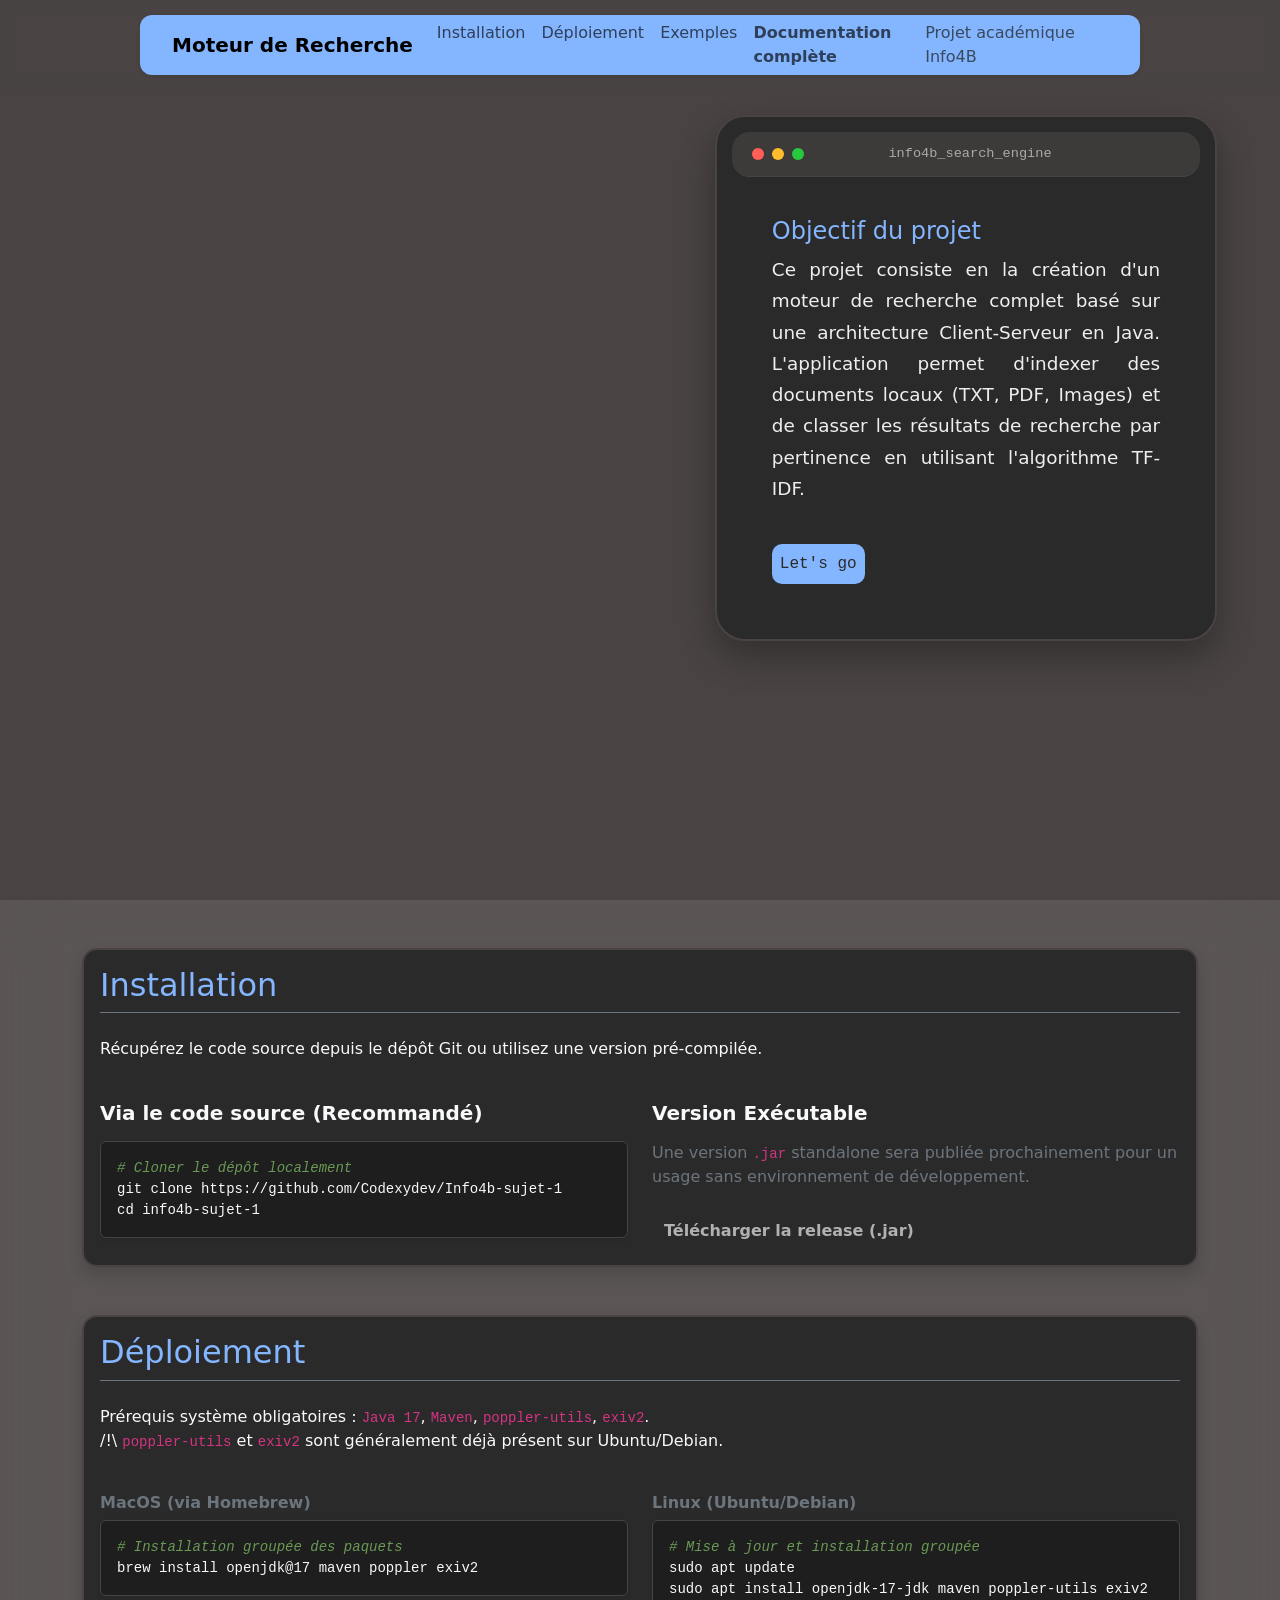
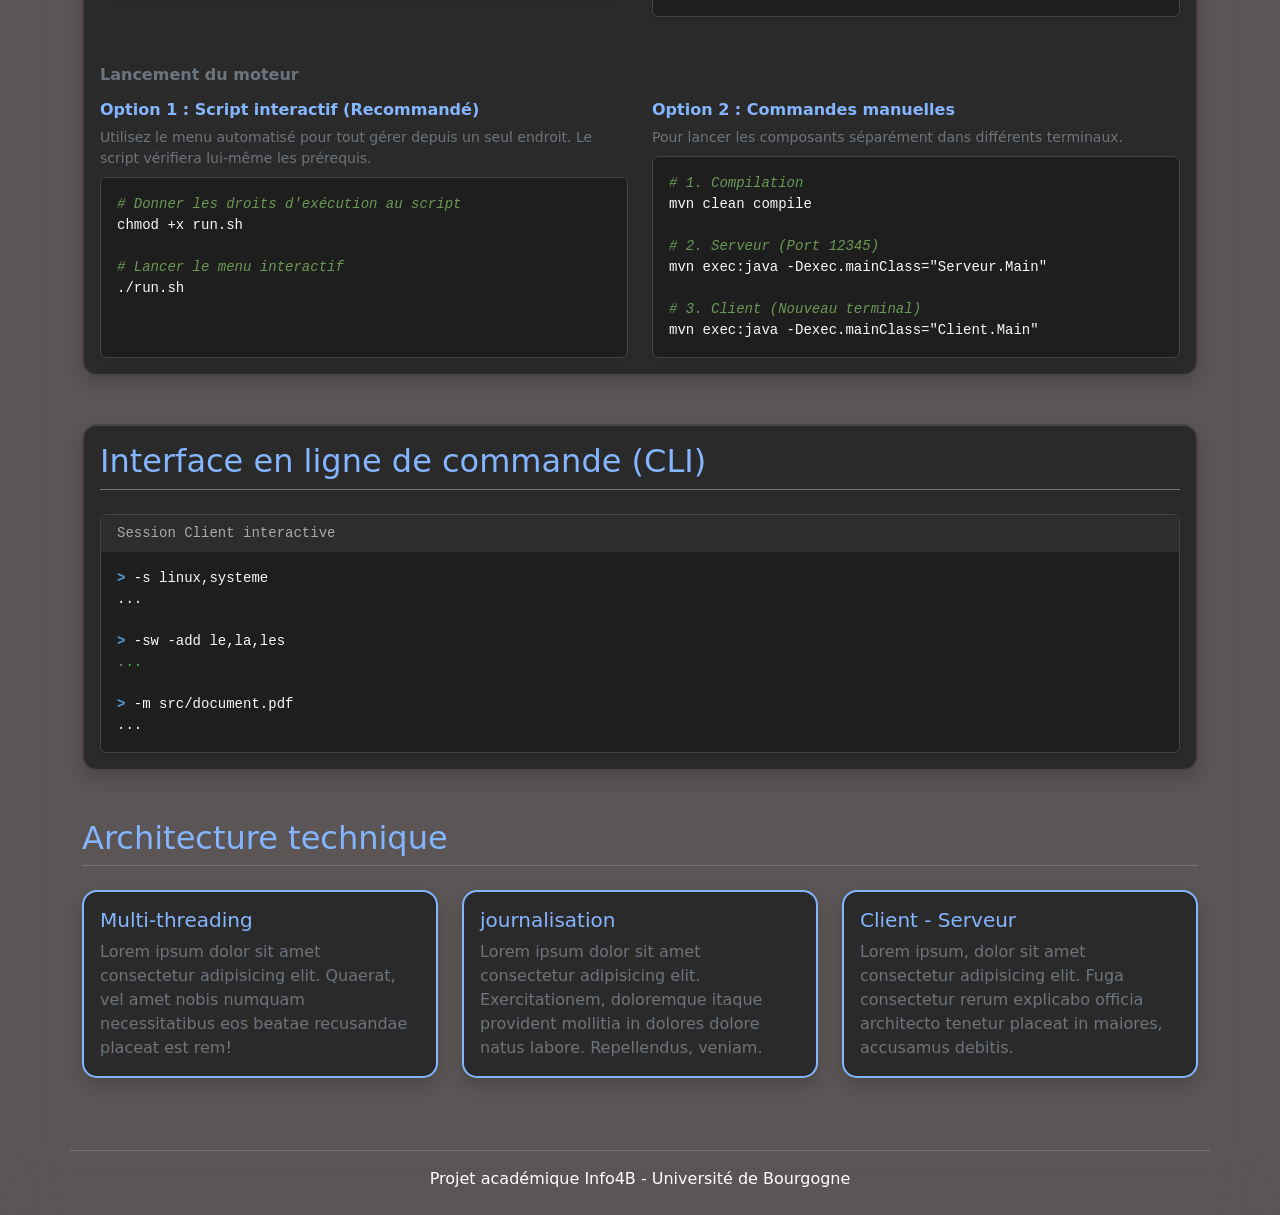
==== index.html @ 36105ade "nav bar color bg mobile" ====
<!DOCTYPE html>
<html lang="fr">

<head>
    <meta charset="UTF-8">
    <meta name="viewport" content="width=device-width, initial-scale=1.0">
    <title>Moteur de Recherche - Projet Info4B</title>
    <link href="https://cdn.jsdelivr.net/npm/bootstrap@5.3.2/dist/css/bootstrap.min.css" rel="stylesheet">
    <link rel="stylesheet" href="website/style.css">
</head>

<body>

    <div class="header-container">
        <nav class="header navbar navbar-expand-lg navbar-light shadow-sm">
            <div class="container-fluid">
                <a class="navbar-brand fw-bold" href="#">Moteur de Recherche</a>
                <button class="navbar-toggler" type="button" data-bs-toggle="collapse" data-bs-target="#navbarText"
                    aria-controls="navbarText" aria-expanded="false" aria-label="Toggle navigation">
                    <span class="navbar-toggler-icon"></span>
                </button>
                <div class="collapse navbar-collapse navbar-container-perso" id="navbarText">
                    <ul class="navbar-nav me-auto mb-2 mb-lg-0">
                        <li class="nav-item">
                            <a class="nav-link" href="#installation">Installation</a>
                        </li>
                        <li class="nav-item">
                            <a class="nav-link" href="#deploiement">Déploiement</a>
                        </li>
                        <li class="nav-item">
                            <a class="nav-link" href="#exemples">Exemples</a>
                        </li>
                        <li class="nav-item">
                            <a class="nav-link fw-semibold" href="website/docs.html">Documentation complète</a>
                        </li>
                    </ul>
                    <span class="navbar-text text-dark opacity-75">
                        Projet académique Info4B
                    </span>
                </div>
            </div>
        </nav>
    </div>


    <div class="main-perso container-fluid">
        <div class="row">
            <div class="col-md-6">
            </div>
            <div class="flex-perso col-md-6">
                <div class="card card-perso red bg-custom-dark text-light shadow border-0">
                    <div class="macos-header">
                        <div class="macos-buttons">
                            <div class="macos-btn btn-red"></div>
                            <div class="macos-btn btn-yellow"></div>
                            <div class="macos-btn btn-green"></div>
                        </div>
                        <div class="macos-title">info4b_search_engine</div>
                    </div>

                    <div class="card-body">
                        <h3 class="h4 text-accent">Objectif du projet</h3>
                        <p class="card-text lead text-light">
                            Ce projet consiste en la création d'un moteur de recherche complet basé sur une
                            architecture Client-Serveur en Java.
                            L'application permet d'indexer des documents locaux (TXT, PDF, Images) et de classer les
                            résultats de recherche par pertinence en utilisant l'algorithme TF-IDF.
                        </p>
                        <br>
                        <a class="card-perso-btn" href="#installation">Let's go</a>
                    </div>
                </div>
            </div>
        </div>
    </div>

    <!-- <div class="space"></div> -->
    <div class="bg-bottom">
        <br><br>
        <div class="container text-light">

            <section id="installation" class="mb-5">
                <div class="card bg-custom-dark text-light shadow border-0">
                    <div class="card-body">
                        <h2 class="card-title border-bottom border-secondary pb-2 mb-4 text-accent">Installation</h2>
                        <p>Récupérez le code source depuis le dépôt Git ou utilisez une version pré-compilée.</p>

                        <div class="row g-4 mt-2">
                            <div class="col-md-6">
                                <h5 class="fw-bold">Via le code source (Recommandé)</h5>
                                <div class="terminal-block shadow-sm mt-3">
                                    <div class="terminal-body">
                                        <pre class="m-0"><code><span class="text-comment"># Cloner le dépôt localement</span>
git clone https://github.com/Codexydev/Info4b-sujet-1
cd info4b-sujet-1</code></pre>
                                    </div>
                                </div>
                            </div>
                            <div class="col-md-6">
                                <h5 class="fw-bold">Version Exécutable</h5>
                                <p class="text-secondary mt-3">Une version <code>.jar</code> standalone sera publiée
                                    prochainement pour un usage sans environnement de développement.</p>
                                <button class="btn btn-accent disabled mt-2">Télécharger la release (.jar)</button>
                            </div>
                        </div>
                    </div>
                </div>
            </section>

            <section id="deploiement" class="mb-5">
                <div class="card bg-custom-dark text-light shadow border-0">
                    <div class="card-body">
                        <h2 class="card-title border-bottom border-secondary pb-2 mb-4 text-accent">Déploiement</h2>
                        <p>Prérequis système obligatoires : <code>Java 17</code>, <code>Maven</code>,
                            <code>poppler-utils</code>, <code>exiv2</code>.<br>
                            /!\ <code>poppler-utils</code> et <code>exiv2</code> sont généralement déjà présent sur
                            Ubuntu/Debian.
                        </p>


                        <div class="row g-4 mt-2 mb-4">
                            <div class="col-md-6">
                                <h5 class="fw-bold fs-6 text-secondary">MacOS (via Homebrew)</h5>
                                <div class="terminal-block shadow-sm mt-2">
                                    <div class="terminal-body p-3">
                                        <pre class="m-0"><code><span class="text-comment"># Installation groupée des paquets</span>
brew install openjdk@17 maven poppler exiv2</code></pre>
                                    </div>
                                </div>
                            </div>
                            <div class="col-md-6">
                                <h5 class="fw-bold fs-6 text-secondary">Linux (Ubuntu/Debian)</h5>
                                <div class="terminal-block shadow-sm mt-2">
                                    <div class="terminal-body p-3">
                                        <pre class="m-0"><code><span class="text-comment"># Mise à jour et installation groupée</span>
sudo apt update
sudo apt install openjdk-17-jdk maven poppler-utils exiv2</code></pre>
                                    </div>
                                </div>
                            </div>
                        </div>

                        <h5 class="fw-bold fs-6 text-secondary mt-5 mb-3">Lancement du moteur</h5>

                        <div class="row g-4">
                            <div class="col-md-6 d-flex flex-column">
                                <h6 class="fw-bold text-accent">Option 1 : Script interactif (Recommandé)</h6>
                                <p class="text-secondary small mb-2">Utilisez le menu automatisé pour tout gérer depuis
                                    un
                                    seul endroit. Le script vérifiera lui-même les prérequis.</p>
                                <div class="terminal-block shadow-sm flex-grow-1">
                                    <div class="terminal-body p-3">
                                        <pre class="m-0"><code><span class="text-comment"># Donner les droits d'exécution au script</span>
chmod +x run.sh

<span class="text-comment"># Lancer le menu interactif</span>
./run.sh</code></pre>
                                    </div>
                                </div>
                            </div>

                            <div class="col-md-6 d-flex flex-column">
                                <h6 class="fw-bold text-accent">Option 2 : Commandes manuelles</h6>
                                <p class="text-secondary small mb-2">Pour lancer les composants séparément dans
                                    différents
                                    terminaux.</p>
                                <div class="terminal-block shadow-sm flex-grow-1">
                                    <div class="terminal-body p-3">
                                        <pre class="m-0"><code><span class="text-comment"># 1. Compilation</span>
mvn clean compile

<span class="text-comment"># 2. Serveur (Port 12345)</span>
mvn exec:java -Dexec.mainClass="Serveur.Main"

<span class="text-comment"># 3. Client (Nouveau terminal)</span>
mvn exec:java -Dexec.mainClass="Client.Main"</code></pre>
                                    </div>
                                </div>
                            </div>
                        </div>

                    </div>
                </div>
            </section>

            <section id="exemples" class="mb-5">
                <div class="card bg-custom-dark text-light shadow border-0">
                    <div class="card-body">
                        <h2 class="card-title border-bottom border-secondary pb-2 mb-4 text-accent">Interface en ligne
                            de commande (CLI)</h2>

                        <div class="terminal-block mt-4 shadow-sm">
                            <div class="terminal-header">Session Client interactive</div>
                            <div class="terminal-body">
                                <pre class="m-0"><code><span class="text-prompt">></span> -s linux,systeme
...

<span class="text-prompt">></span> -sw -add le,la,les
<span class="text-success-cmd">...</span>

<span class="text-prompt">></span> -m src/document.pdf
...</code></pre>
                            </div>
                        </div>
                    </div>
                </div>
            </section>

            <section id="presentation" class="mb-5">
                <h2 class="border-bottom border-secondary pb-2 mb-4 text-accent">Architecture technique</h2>
                <div class="row g-4">
                    <div class="col-md-4">
                        <div
                            class="card h-100 bg-custom-dark text-light shadow border-0 border-start border-4 border-accent">
                            <div class="card-body">
                                <h5 class="card-title text-accent">Multi-threading</h5>
                                <p class="card-text text-secondary">Lorem ipsum dolor sit amet consectetur adipisicing
                                    elit. Quaerat, vel amet nobis numquam necessitatibus eos beatae recusandae placeat
                                    est rem!</p>
                            </div>
                        </div>
                    </div>
                    <div class="col-md-4">
                        <div
                            class="card h-100 bg-custom-dark text-light shadow border-0 border-start border-4 border-accent">
                            <div class="card-body">
                                <h5 class="card-title text-accent">journalisation</h5>
                                <p class="card-text text-secondary">Lorem ipsum dolor sit amet consectetur adipisicing
                                    elit. Exercitationem, doloremque itaque provident mollitia in dolores dolore natus
                                    labore. Repellendus, veniam.</p>
                            </div>
                        </div>
                    </div>
                    <div class="col-md-4">
                        <div
                            class="card h-100 bg-custom-dark text-light shadow border-0 border-start border-4 border-accent">
                            <div class="card-body">
                                <h5 class="card-title text-accent">Client - Serveur</h5>
                                <p class="card-text text-secondary">Lorem ipsum, dolor sit amet consectetur adipisicing
                                    elit. Fuga consectetur rerum explicabo officia architecto tenetur placeat in
                                    maiores, accusamus debitis.
                                </p>
                            </div>
                        </div>
                    </div>
                </div>
            </section>

        </div>

        <footer class="text-secondary text-center py-4 mt-5">
            <div class="container border-top border-secondary pt-3">
                <p class="footer-text mb-0">Projet académique Info4B - Université de Bourgogne</p>
            </div>
        </footer>
    </div>

    <script src="https://cdn.jsdelivr.net/npm/bootstrap@5.3.2/dist/js/bootstrap.bundle.min.js"></script>
</body>

</html>
---- website/style.css ----
:root {
    --bg-main: #494343;
    --bg-card: #2b2a2a;
    --color-accent: #84b5ff;

    --macos-red: #ff5f56;
    --macos-yellow: #ffbd2e;
    --macos-green: #27c93f;
    --color-accent: #84b5ff;
}

html {
    scroll-padding-top: 120px;
}

body {
    padding: 0;
    margin: 0;
    background-color: var(--bg-main);
    color: #e0e0e0;
}

.header-container {
    top: 0px;
    backdrop-filter: blur(8px);
    -webkit-backdrop-filter: blur(8px);
    z-index: 100;
    position: fixed;
    width: 100%;
    height: 90px;
    display: flex;
    justify-content: center;
    padding: 15px;
}

/* --- Menu Mobile (Smartphone & Tablette) --- */
@media (max-width: 991.98px) {
    /* Nav bar */
    .header {
        width: 93% !important;
        position: relative;
        border-radius: 18px !important;
        padding: 15px 10px !important;

    }

    .header-container {
        height: auto !important;
        min-height: 90px;
    }

    .navbar-toggler{
        border-radius: 13px !important;
    }


    /* .navbar-toggler:focus, .navbar-toggler:active {
        outline: none !important;
        box-shadow:0px 0px 8px 4px black ;
    } */

    .navbar-collapse {
        /* backdrop-filter: blur(42px);
        -webkit-backdrop-filter: blur(42px); */

        width : 100vw !important;

        padding: 15px;
        border-radius: 12px;
        margin-top: 15px;
        box-shadow: 0 10px 25px rgba(0, 0, 0, 0.5);
    }

    .navbar-container-perso {
        background-color: var(--bg-card); 
        
        backdrop-filter: blur(15px);
        -webkit-backdrop-filter: blur(15px); 

        width: 50% !important;

        padding: 15px 20px;
        border-radius: 12px;
        margin-top: 15px;
        box-shadow: 0 15px 35px rgba(0,0,0,0.4);
        border: 1px solid rgba(255, 255, 255, 0.1);
    }

    .navbar-container-perso .nav-link {
        color: #f8f9fa !important;
        margin-bottom: 5px;
        border-radius: 6px;
        transition: 0.3s ease;
    }

    .navbar-container-perso .nav-link:hover {
        background-color: rgba(255, 255, 255, 0.1);
        padding-left: 10px;
    }

    .navbar-container-perso .navbar-text {
        color: #aaaaaa !important;
        display: block;
        margin-top: 10px;
        border-top: 1px solid rgba(255,255,255,0.1);
        padding-top: 10px;
    }


    /* Card home page */
    .card-perso {
        text-align: justify;
        background-color: var(--bg-card) !important;
        border: 444 2px solid !important;
        border-radius: 30px;

        overflow: hidden;
        box-shadow: 0 15px 35px rgba(0, 0, 0, 0.3) !important;

        transform: translateY(-3vh);
        font-size: 13px !important;
        width: 90% !important;
        padding: 10px !important;
    }

    .card-text {
        font-size: 12px !important;
    }

    .main-perso {
        position: fixed;
        z-index: -1;
        background-image: url("website/img2.png");
        background-position: 5px -40px !important;
        background-size: cover;
        margin: 0;
        top: 0;
        left: 0;
        padding: 0;
        height: 100vh;
    }

    .card-perso .card-body {
        padding: 20px !important;
    }
}

.header {
    background-color: var(--color-accent);
    padding: 10px 20px;
    width: 80%;
    border-radius: 12px;
}


.main-perso {
    position: fixed;
    z-index: -1;
    background-image: url("img2.png");
    background-position: center center;
    background-size: cover;
    margin: 0;
    top: 0;
    left: 0;
    padding: 0;
    height: 100vh;
}

.red {
    background-color: red;
    z-index: 10;
}

.flex-perso {
    display: flex;
    align-items: center;
    justify-content: center;
    height: 100vh;
}

.bg-bottom {
    background-color: #7a76765e;
    backdrop-filter: blur(30px);
    -webkit-backdrop-filter: blur(30px);
}

.card {
    border-radius: 15px;
    border: #494343 2px solid !important;
}

/* --- card perso mac os --- */
.card-perso {
    text-align: justify;
    background-color: var(--bg-card) !important;
    border: 444 2px solid !important;
    border-radius: 30px;

    overflow: hidden;
    box-shadow: 0 15px 35px rgba(0, 0, 0, 0.3) !important;

    transform: translateY(-8vh);
    width: 80%;
    padding: 15px;
}

.card-perso .macos-header {
    background-color: #3d3a3a;
    padding: 0.75rem 1.25rem;
    display: flex;
    align-items: center;
    border-bottom: 1px solid #444;
    border-radius: 18px;
}

.card-perso .macos-buttons {
    display: flex;
    gap: 8px;
}

.card-perso .macos-btn {
    width: 12px;
    height: 12px;
    border-radius: 50%;
}

.card-perso .btn-red {
    background-color: var(--macos-red);
}

.card-perso .btn-yellow {
    background-color: var(--macos-yellow);
}

.card-perso .btn-green {
    background-color: var(--macos-green);
}

.card-perso .macos-title {
    flex-grow: 1;
    text-align: center;
    font-family: monospace;
    font-size: 0.85rem;
    color: #aaa;
    margin-right: 44px;
}

.card-perso .card-body {
    padding: 2.5rem;
}

.card-perso .lead {
    font-size: 1.15rem;
    opacity: 0.95;
    line-height: 1.7;
}

.card-perso-btn {
    text-decoration: none;
    background-color: var(--color-accent);
    border-radius: 10px;
    padding: 8px;
    font-size: 16px;
    color: var(--bg-card);
    font-family: monospace;
    font-weight: 500;
    transition: .2s ease-in-out;
    display: inline-block;
}

.card-perso-btn:hover {
    transform: scale(1.05);
}

/* Contenu */

.bg-bottom {
    margin-top: 100vh;
}

.main img {
    width: 100%;
}

.bg-custom-dark {
    background-color: var(--bg-card) !important;
}

.text-accent {
    color: var(--color-accent) !important;
}

.border-accent {
    border-color: var(--color-accent) !important;
}

.btn-accent {
    background-color: var(--color-accent);
    color: #1a1a1a;
    font-weight: bold;
    border: none;
}

.btn-accent:hover {
    background-color: #6a9ce6;
    color: #1a1a1a;
}

.terminal-block {
    background-color: #1e1e1e;
    color: #f8f9fa;
    border-radius: 0.375rem;
    border: 1px solid #444;
}

.terminal-header {
    background-color: #2d2d2d;
    padding: 0.5rem 1rem;
    font-family: monospace;
    font-size: 0.875rem;
    border-top-left-radius: 0.375rem;
    border-top-right-radius: 0.375rem;
    color: #aaaaaa;
}

.terminal-body {
    padding: 1rem;
    overflow-x: auto;
    font-family: monospace;
}

.text-prompt {
    color: #569cd6;
    font-weight: bold;
}

.text-success-cmd {
    color: #4CAF50;
}

.text-comment {
    color: #6a9955;
    font-style: italic;
}

.footer-text {
    color: white;
}
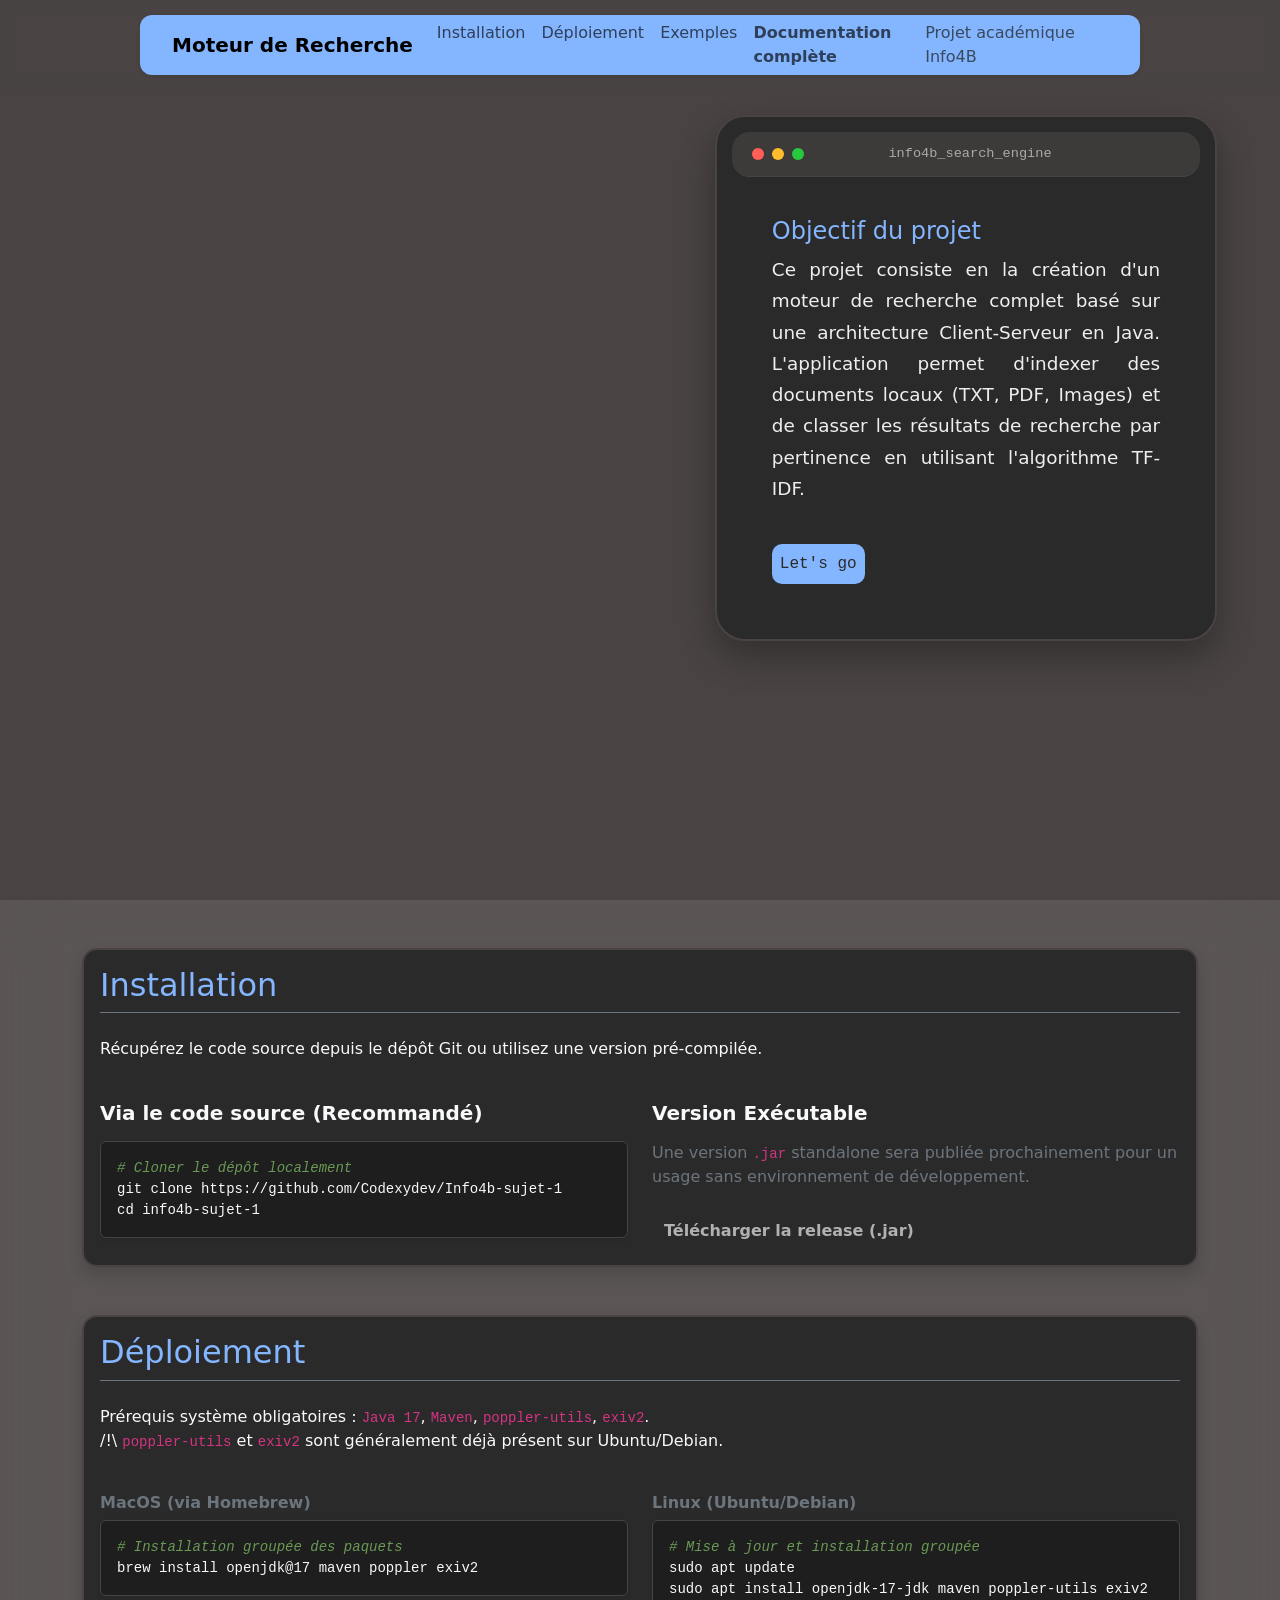
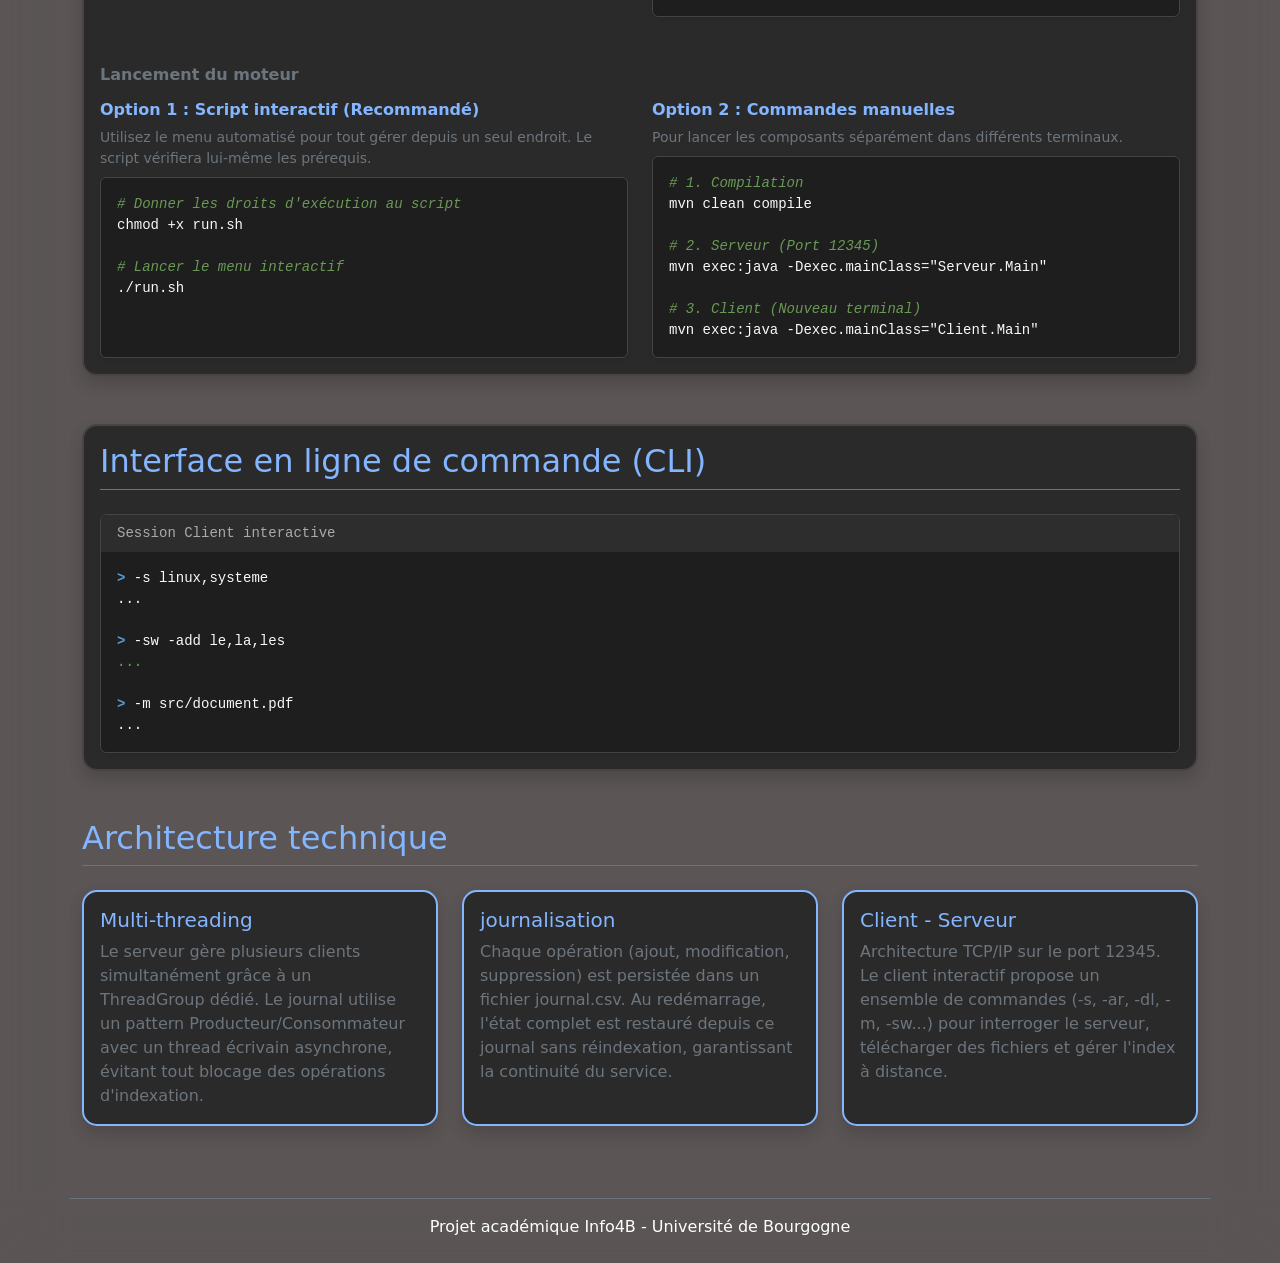
==== commit ea641cc9: "maj index.html" ====
--- a/index.html
+++ b/index.html
@@ -31,7 +31,7 @@
                             <a class="nav-link" href="#exemples">Exemples</a>
                         </li>
                         <li class="nav-item">
-                            <a class="nav-link fw-semibold" href="website/docs.html">Documentation complète</a>
+                            <a class="nav-link fw-semibold" href="docs">Documentation complète</a>
                         </li>
                     </ul>
                     <span class="navbar-text text-dark opacity-75">
@@ -214,9 +214,9 @@
                             class="card h-100 bg-custom-dark text-light shadow border-0 border-start border-4 border-accent">
                             <div class="card-body">
                                 <h5 class="card-title text-accent">Multi-threading</h5>
-                                <p class="card-text text-secondary">Lorem ipsum dolor sit amet consectetur adipisicing
-                                    elit. Quaerat, vel amet nobis numquam necessitatibus eos beatae recusandae placeat
-                                    est rem!</p>
+                                <p class="card-text text-secondary">Le serveur gère plusieurs clients simultanément grâce à un ThreadGroup dédié.
+                                    Le journal utilise un pattern Producteur/Consommateur avec un thread écrivain asynchrone, évitant tout blocage
+                                    des opérations d'indexation.</p>
                             </div>
                         </div>
                     </div>
@@ -225,9 +225,9 @@
                             class="card h-100 bg-custom-dark text-light shadow border-0 border-start border-4 border-accent">
                             <div class="card-body">
                                 <h5 class="card-title text-accent">journalisation</h5>
-                                <p class="card-text text-secondary">Lorem ipsum dolor sit amet consectetur adipisicing
-                                    elit. Exercitationem, doloremque itaque provident mollitia in dolores dolore natus
-                                    labore. Repellendus, veniam.</p>
+                                <p class="card-text text-secondary">Chaque opération (ajout, modification, suppression)
+                                    est persistée dans un fichier journal.csv. Au redémarrage, l'état complet est restauré
+                                    depuis ce journal sans réindexation, garantissant la continuité du service.</p>
                             </div>
                         </div>
                     </div>
@@ -236,9 +236,9 @@
                             class="card h-100 bg-custom-dark text-light shadow border-0 border-start border-4 border-accent">
                             <div class="card-body">
                                 <h5 class="card-title text-accent">Client - Serveur</h5>
-                                <p class="card-text text-secondary">Lorem ipsum, dolor sit amet consectetur adipisicing
-                                    elit. Fuga consectetur rerum explicabo officia architecto tenetur placeat in
-                                    maiores, accusamus debitis.
+                                <p class="card-text text-secondary">Architecture TCP/IP sur le port 12345. Le client interactif propose
+                                    un ensemble de commandes (-s, -ar, -dl, -m, -sw...) pour interroger le serveur, télécharger des fichiers
+                                    et gérer l'index à distance.</p>
                                 </p>
                             </div>
                         </div>
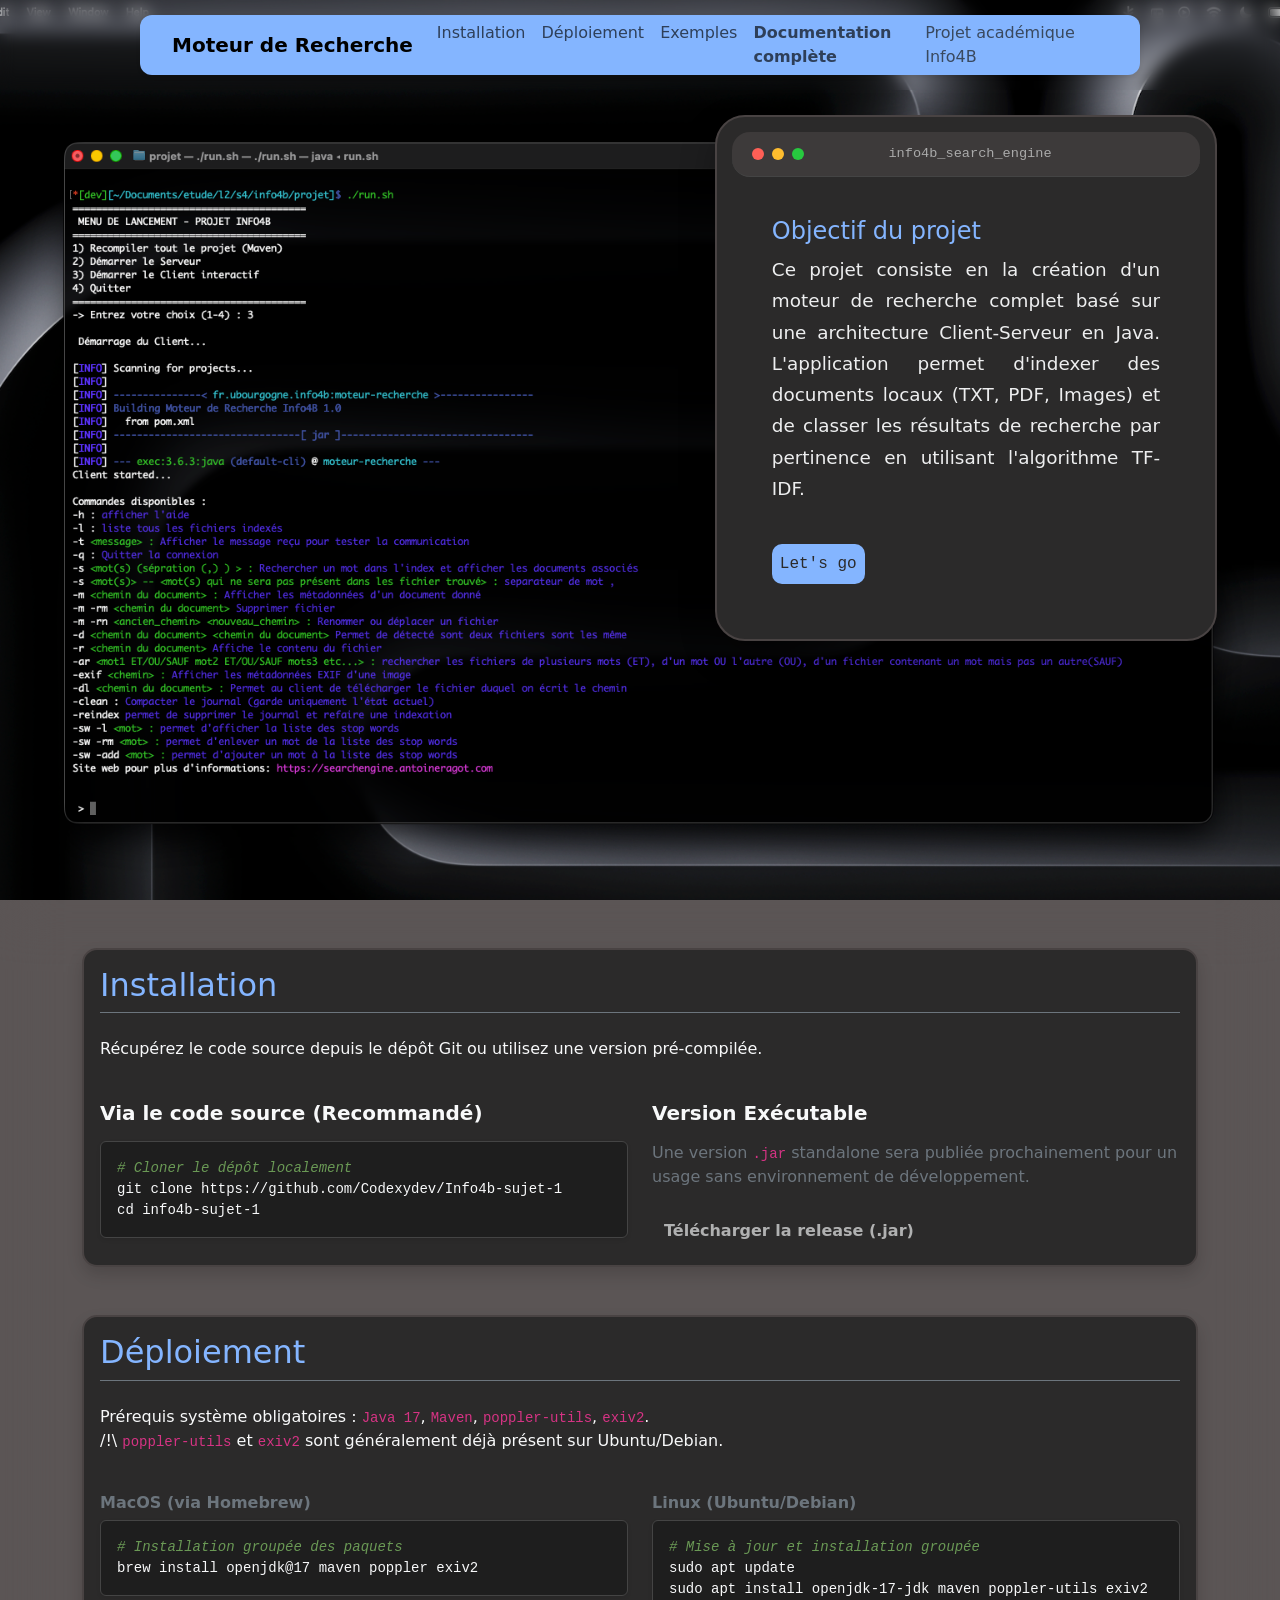
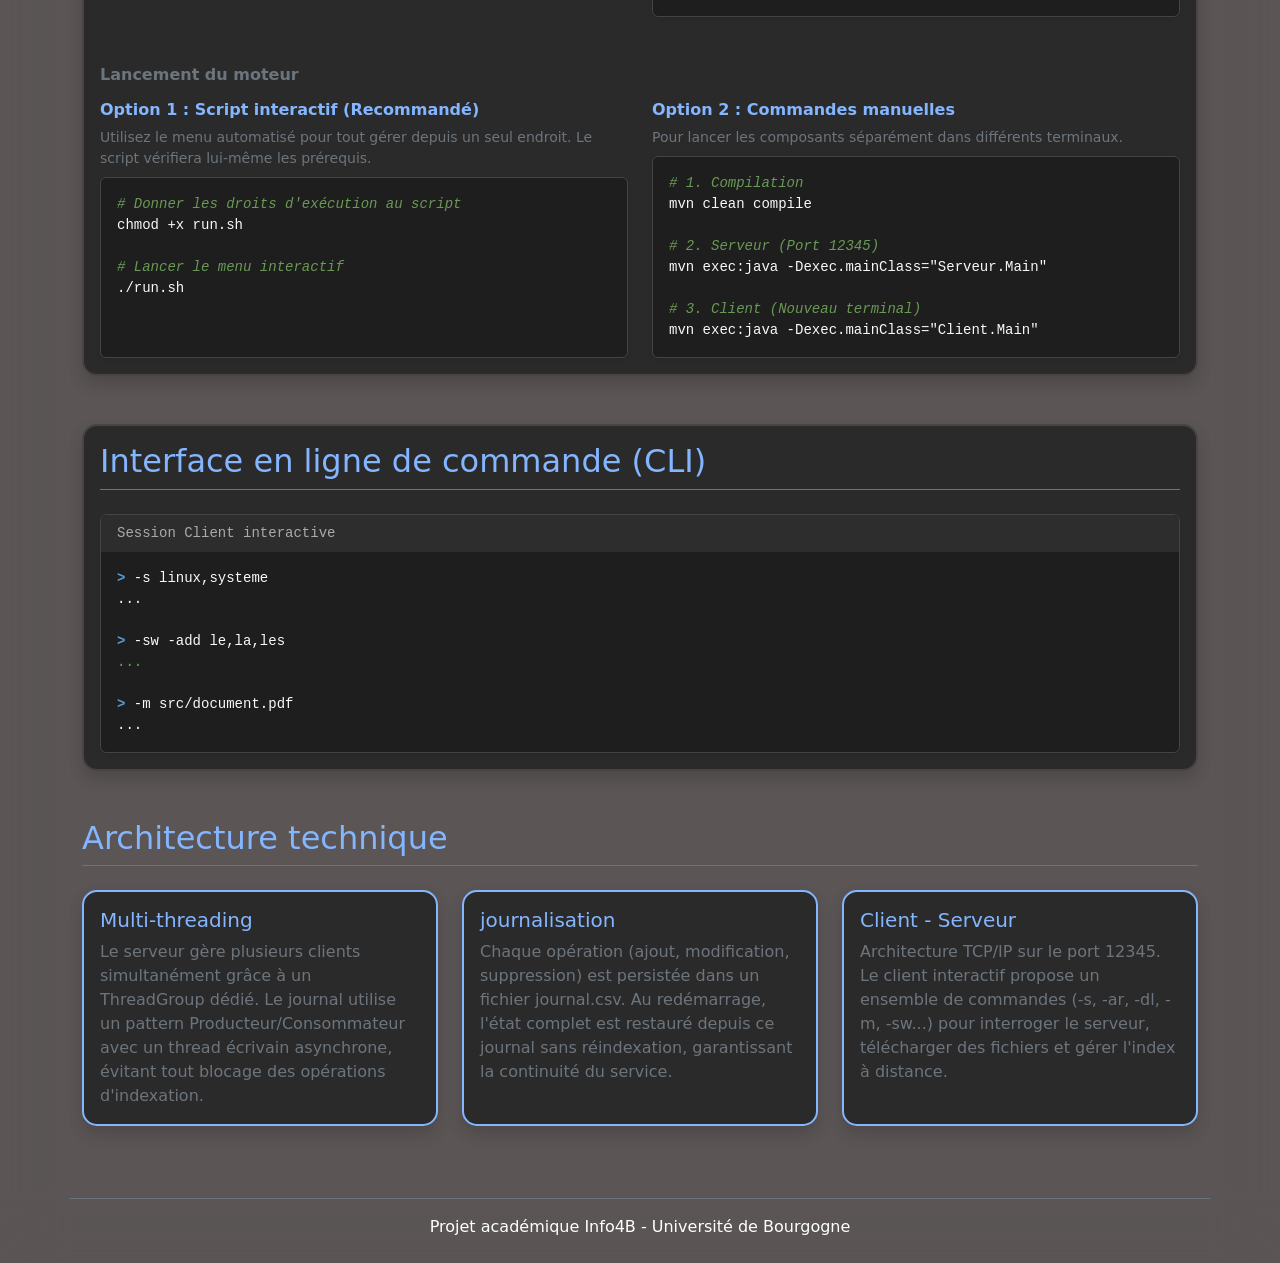
==== commit 15e9c9a7: "bypass cache website bg bug" ====
--- a/index.html
+++ b/index.html
@@ -6,7 +6,7 @@
     <meta name="viewport" content="width=device-width, initial-scale=1.0">
     <title>Moteur de Recherche - Projet Info4B</title>
     <link href="https://cdn.jsdelivr.net/npm/bootstrap@5.3.2/dist/css/bootstrap.min.css" rel="stylesheet">
-    <link rel="stylesheet" href="website/style.css">
+    <link rel="stylesheet" href="website/style.css?v=2">
 </head>
 
 <body>
--- a/website/style.css
+++ b/website/style.css
@@ -19,6 +19,23 @@
     background-color: var(--bg-main);
     color: #e0e0e0;
 }
+
+*:not(p.text-secondary, span.text-comment)::selection{
+    background-color: hsl(190, 100%, 50%);
+    color : white;
+}
+
+p.text-secondary::selection{
+    background-color: hsl(190, 100%, 50%);
+    color: #4b4b4c;
+}
+
+span.text-comment::selection{
+    background-color: hsl(190, 100%, 50%);
+    color: hsl(129, 100%, 63%);
+}
+
+
 
 .header-container {
     top: 0px;
@@ -130,7 +147,7 @@
     .main-perso {
         position: fixed;
         z-index: -1;
-        background-image: url("website/img2.png");
+        background-image: url("img5.png");
         background-position: 5px -40px !important;
         background-size: cover;
         margin: 0;
@@ -156,7 +173,7 @@
 .main-perso {
     position: fixed;
     z-index: -1;
-    background-image: url("img2.png");
+    background-image: url("img5.png");
     background-position: center center;
     background-size: cover;
     margin: 0;
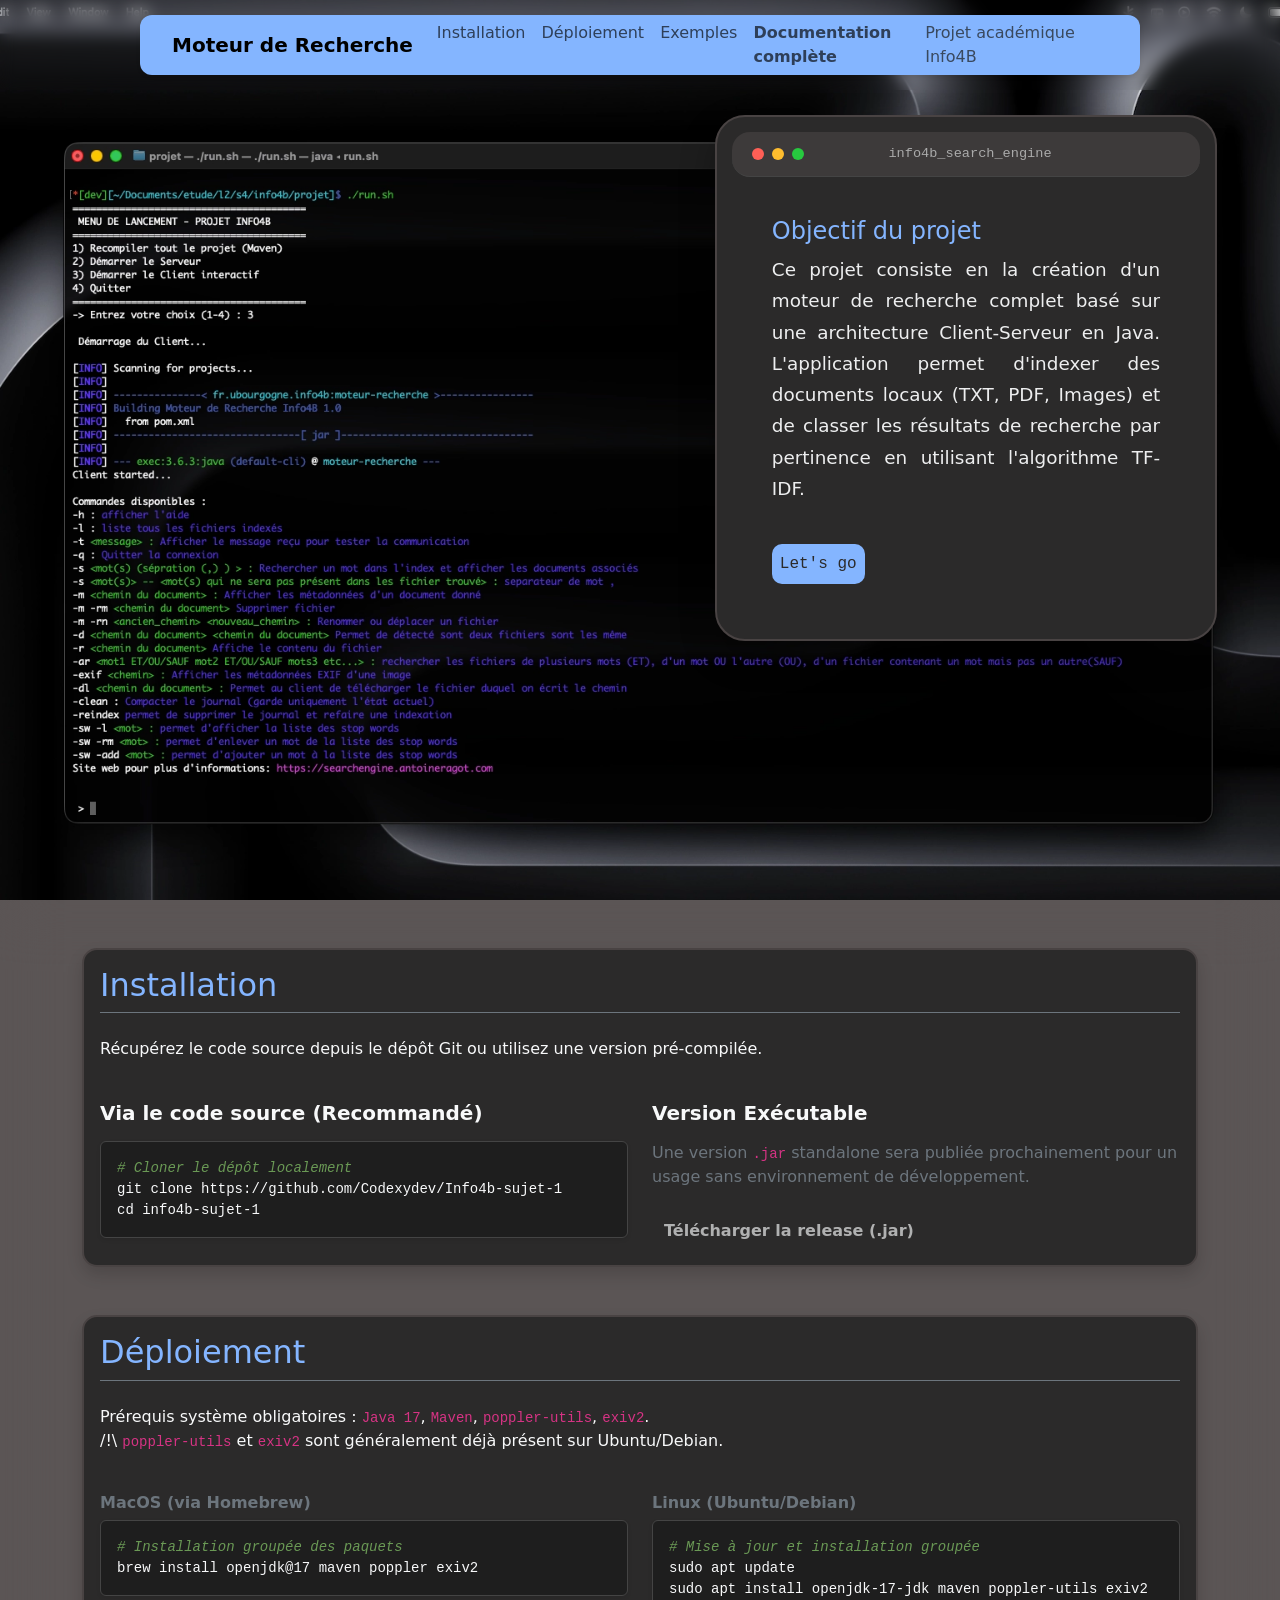
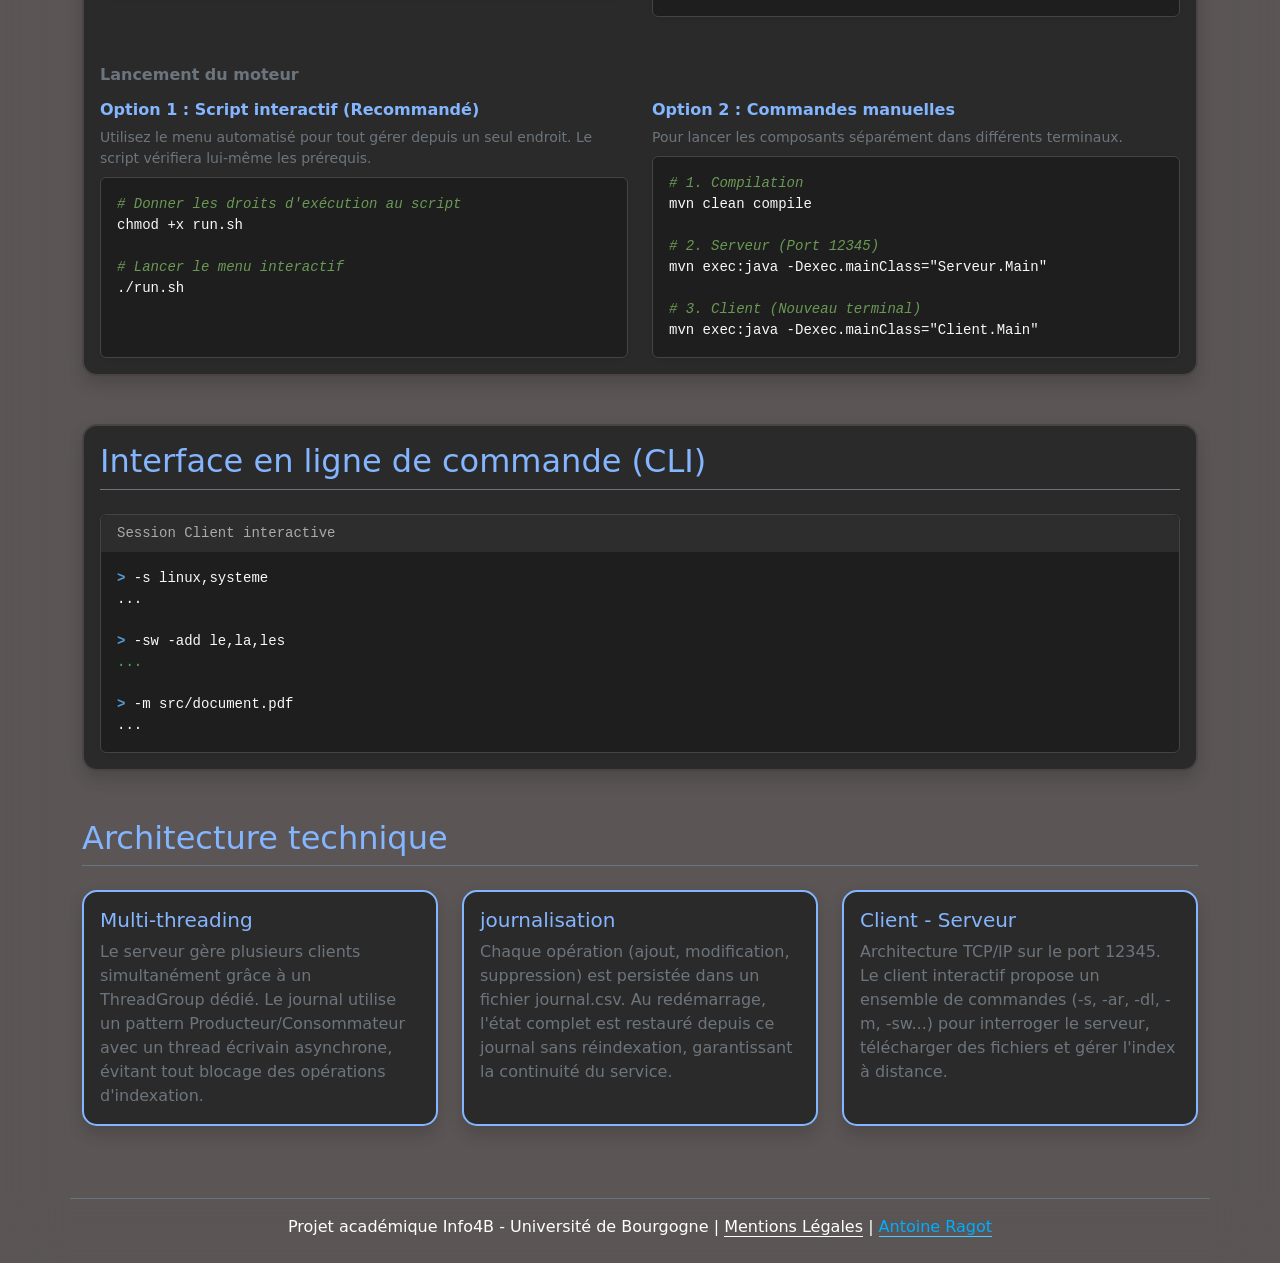
==== commit eb32f785: "update footer website" ====
--- a/index.html
+++ b/index.html
@@ -250,7 +250,11 @@
 
         <footer class="text-secondary text-center py-4 mt-5">
             <div class="container border-top border-secondary pt-3">
-                <p class="footer-text mb-0">Projet académique Info4B - Université de Bourgogne</p>
+                <p class="footer-text mb-0">
+                    Projet académique Info4B - Université de Bourgogne | 
+                    <a href="mentions-legales.html" class="legals">Mentions Légales</a> | 
+                    <a href="https://antoineragot.com" target="_blank" class="site-perso">Antoine Ragot</a>
+                </p>
             </div>
         </footer>
     </div>
--- a/website/style.css
+++ b/website/style.css
@@ -147,7 +147,7 @@
     .main-perso {
         position: fixed;
         z-index: -1;
-        background-image: url("img5.png");
+        background-image: url("img5.webp");
         background-position: 5px -40px !important;
         background-size: cover;
         margin: 0;
@@ -173,7 +173,8 @@
 .main-perso {
     position: fixed;
     z-index: -1;
-    background-image: url("img5.png");
+    background-color: #569cd6;
+    background-image: url("img5.webp");
     background-position: center center;
     background-size: cover;
     margin: 0;
@@ -362,4 +363,16 @@
 
 .footer-text {
     color: white;
+}
+
+.legals {
+    color: white;
+    text-decoration: none;
+    border-bottom: 1px solid white;
+}
+
+.site-perso {
+    color: rgb(0, 174, 255);
+    text-decoration: none;
+    border-bottom: 1px solid rgb(78, 199, 255);
 }
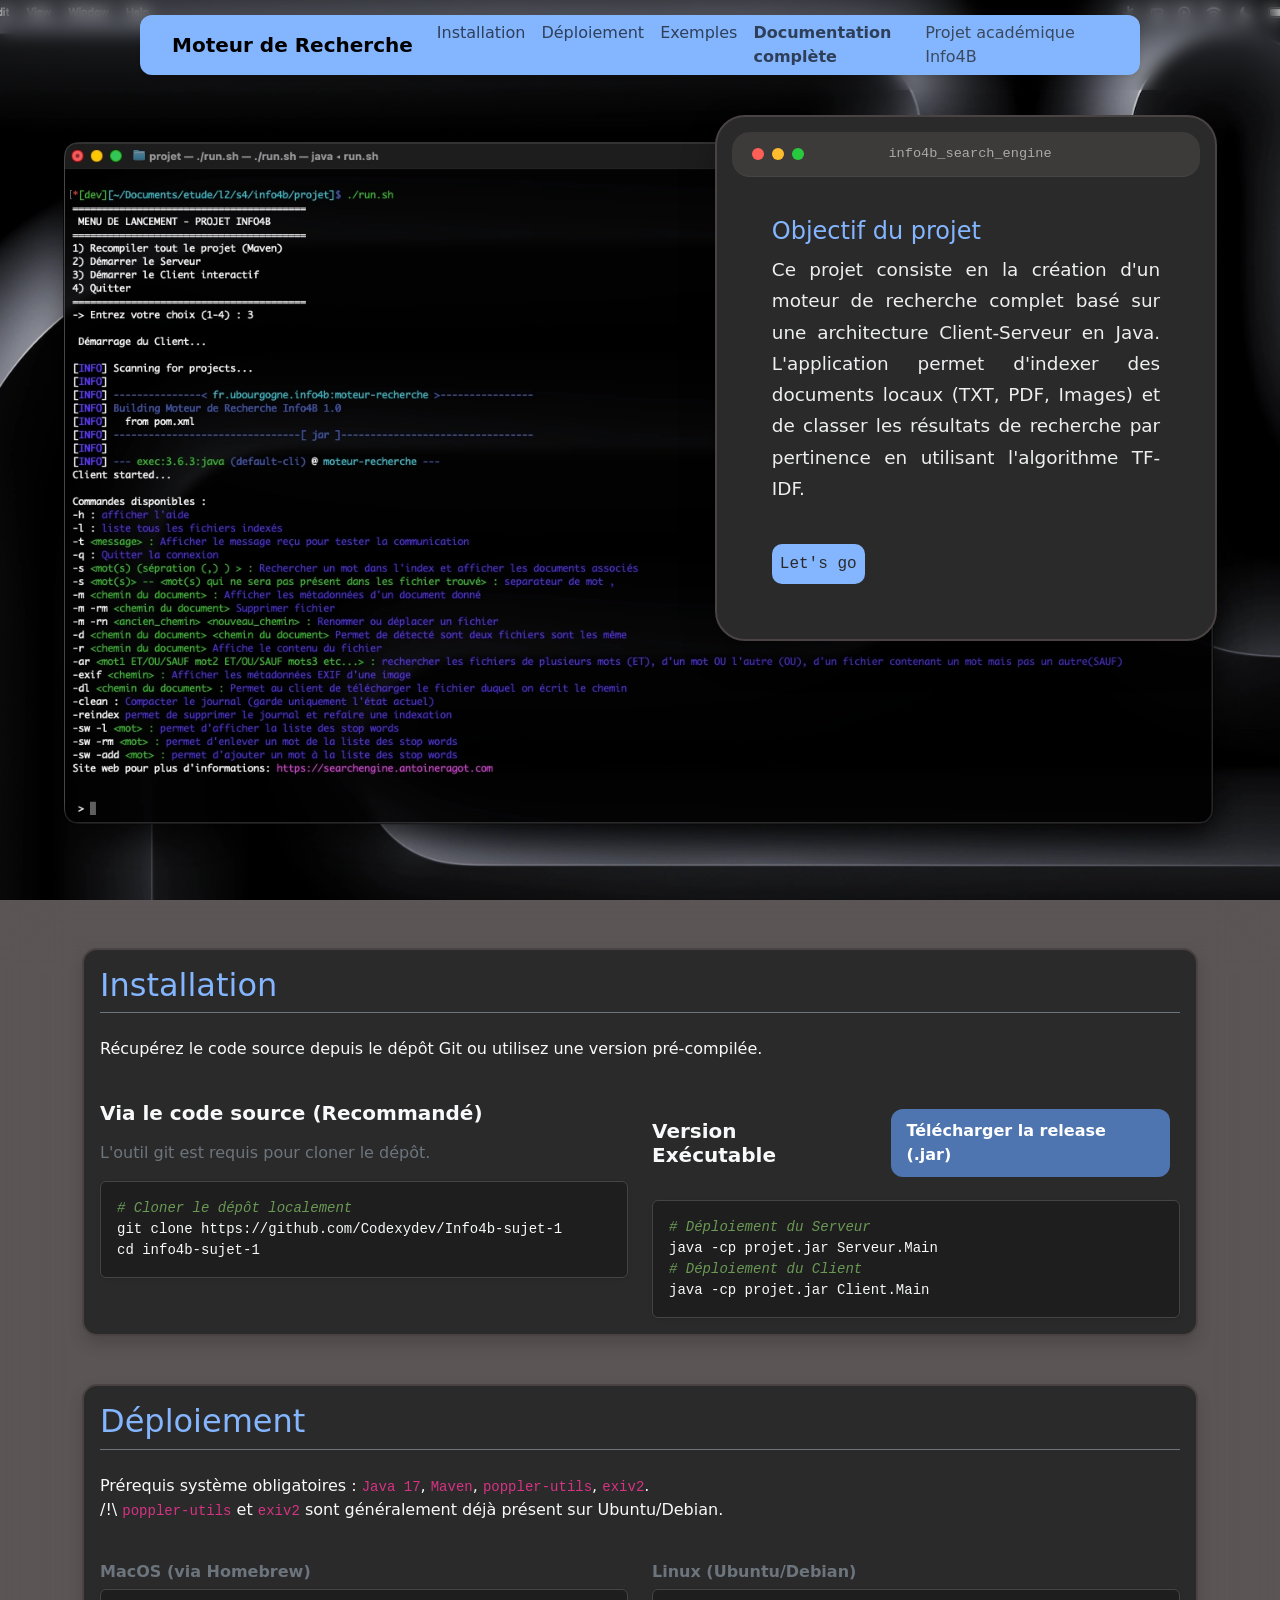
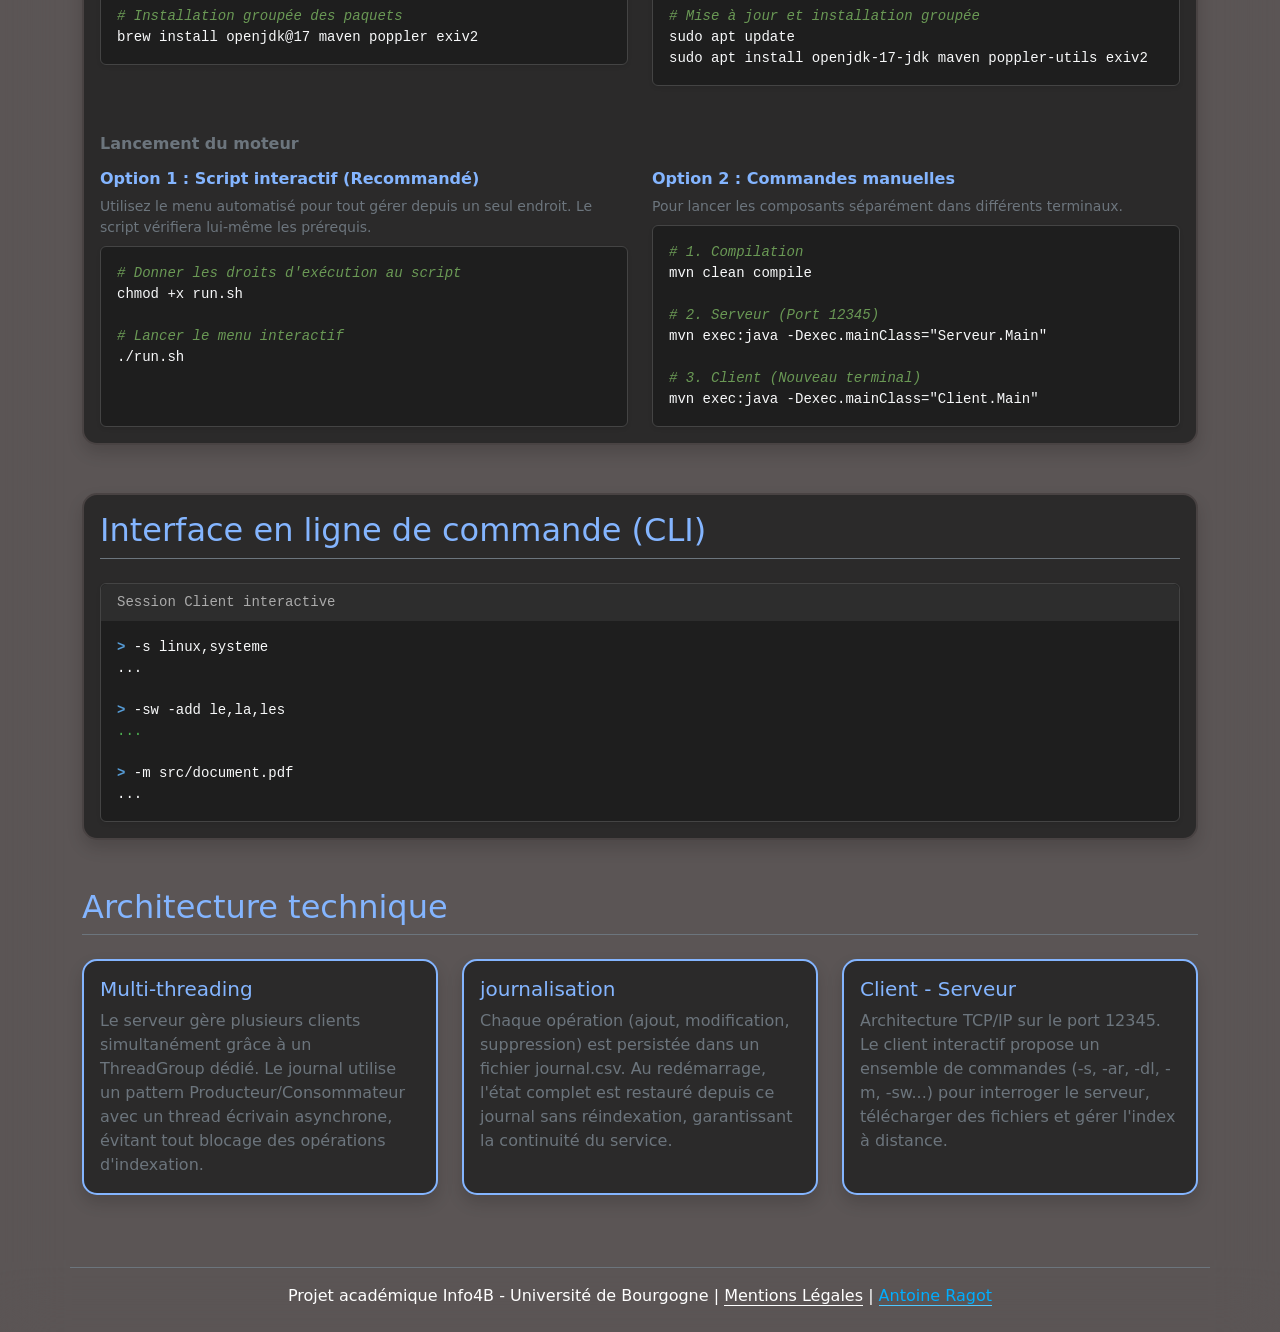
==== commit 1dfca340: "bouton téléchargement .jar" ====
--- a/index.html
+++ b/index.html
@@ -88,6 +88,8 @@
                         <div class="row g-4 mt-2">
                             <div class="col-md-6">
                                 <h5 class="fw-bold">Via le code source (Recommandé)</h5>
+                                <p class="text-secondary mt-3">L'outil git est requis pour cloner le dépôt.</p>
+
                                 <div class="terminal-block shadow-sm mt-3">
                                     <div class="terminal-body">
                                         <pre class="m-0"><code><span class="text-comment"># Cloner le dépôt localement</span>
@@ -96,12 +98,27 @@
                                     </div>
                                 </div>
                             </div>
-                            <div class="col-md-6">
-                                <h5 class="fw-bold">Version Exécutable</h5>
-                                <p class="text-secondary mt-3">Une version <code>.jar</code> standalone sera publiée
-                                    prochainement pour un usage sans environnement de développement.</p>
-                                <button class="btn btn-accent disabled mt-2">Télécharger la release (.jar)</button>
-                            </div>
+
+                            <div class="col-md-6">
+                                <div class="download-section">
+                                    <h5 class="fw-bold">Version Exécutable</h5>
+                                    <a class="download mt-2" href="website/projet.jar" download="website/projet.jar">Télécharger la release (.jar)</a>
+                                </div>
+
+
+                                <div class="terminal-block shadow-sm mt-2">
+                                    <div class="terminal-body p-3">
+                                        <pre class="m-0">
+<code><span class="text-comment"># Déploiement du Serveur</span>
+java -cp projet.jar Serveur.Main
+<span class="text-comment"># Déploiement du Client</span>
+java -cp projet.jar Client.Main
+</code></pre>
+                                    </div>
+                                </div>
+
+                            </div>
+
                         </div>
                     </div>
                 </div>
@@ -214,8 +231,10 @@
                             class="card h-100 bg-custom-dark text-light shadow border-0 border-start border-4 border-accent">
                             <div class="card-body">
                                 <h5 class="card-title text-accent">Multi-threading</h5>
-                                <p class="card-text text-secondary">Le serveur gère plusieurs clients simultanément grâce à un ThreadGroup dédié.
-                                    Le journal utilise un pattern Producteur/Consommateur avec un thread écrivain asynchrone, évitant tout blocage
+                                <p class="card-text text-secondary">Le serveur gère plusieurs clients simultanément
+                                    grâce à un ThreadGroup dédié.
+                                    Le journal utilise un pattern Producteur/Consommateur avec un thread écrivain
+                                    asynchrone, évitant tout blocage
                                     des opérations d'indexation.</p>
                             </div>
                         </div>
@@ -226,7 +245,8 @@
                             <div class="card-body">
                                 <h5 class="card-title text-accent">journalisation</h5>
                                 <p class="card-text text-secondary">Chaque opération (ajout, modification, suppression)
-                                    est persistée dans un fichier journal.csv. Au redémarrage, l'état complet est restauré
+                                    est persistée dans un fichier journal.csv. Au redémarrage, l'état complet est
+                                    restauré
                                     depuis ce journal sans réindexation, garantissant la continuité du service.</p>
                             </div>
                         </div>
@@ -236,8 +256,10 @@
                             class="card h-100 bg-custom-dark text-light shadow border-0 border-start border-4 border-accent">
                             <div class="card-body">
                                 <h5 class="card-title text-accent">Client - Serveur</h5>
-                                <p class="card-text text-secondary">Architecture TCP/IP sur le port 12345. Le client interactif propose
-                                    un ensemble de commandes (-s, -ar, -dl, -m, -sw...) pour interroger le serveur, télécharger des fichiers
+                                <p class="card-text text-secondary">Architecture TCP/IP sur le port 12345. Le client
+                                    interactif propose
+                                    un ensemble de commandes (-s, -ar, -dl, -m, -sw...) pour interroger le serveur,
+                                    télécharger des fichiers
                                     et gérer l'index à distance.</p>
                                 </p>
                             </div>
@@ -251,8 +273,8 @@
         <footer class="text-secondary text-center py-4 mt-5">
             <div class="container border-top border-secondary pt-3">
                 <p class="footer-text mb-0">
-                    Projet académique Info4B - Université de Bourgogne | 
-                    <a href="mentions-legales.html" class="legals">Mentions Légales</a> | 
+                    Projet académique Info4B - Université de Bourgogne |
+                    <a href="mentions-legales.html" class="legals">Mentions Légales</a> |
                     <a href="https://antoineragot.com" target="_blank" class="site-perso">Antoine Ragot</a>
                 </p>
             </div>
--- a/website/style.css
+++ b/website/style.css
@@ -184,6 +184,35 @@
     height: 100vh;
 }
 
+.download-section{
+    display: flex;
+    align-items: center;
+    gap : 15px;
+    
+}
+
+.download{
+    background-color: #609df7a7;
+    color : white;
+    
+    
+    font-weight: bold;
+    border: none;
+    margin : 10px 10px;
+    padding: 10px 15px !important;
+    margin-bottom: 15px;
+    border-radius: 12px;
+    text-decoration: none;
+    display: inline-block;
+    transition: .2s ease-in-out;
+}
+
+.download:hover{
+    background-color: var(--color-accent);
+    color: #2c2c2c;
+    transform: scale(1.03);
+}
+
 .red {
     background-color: red;
     z-index: 10;
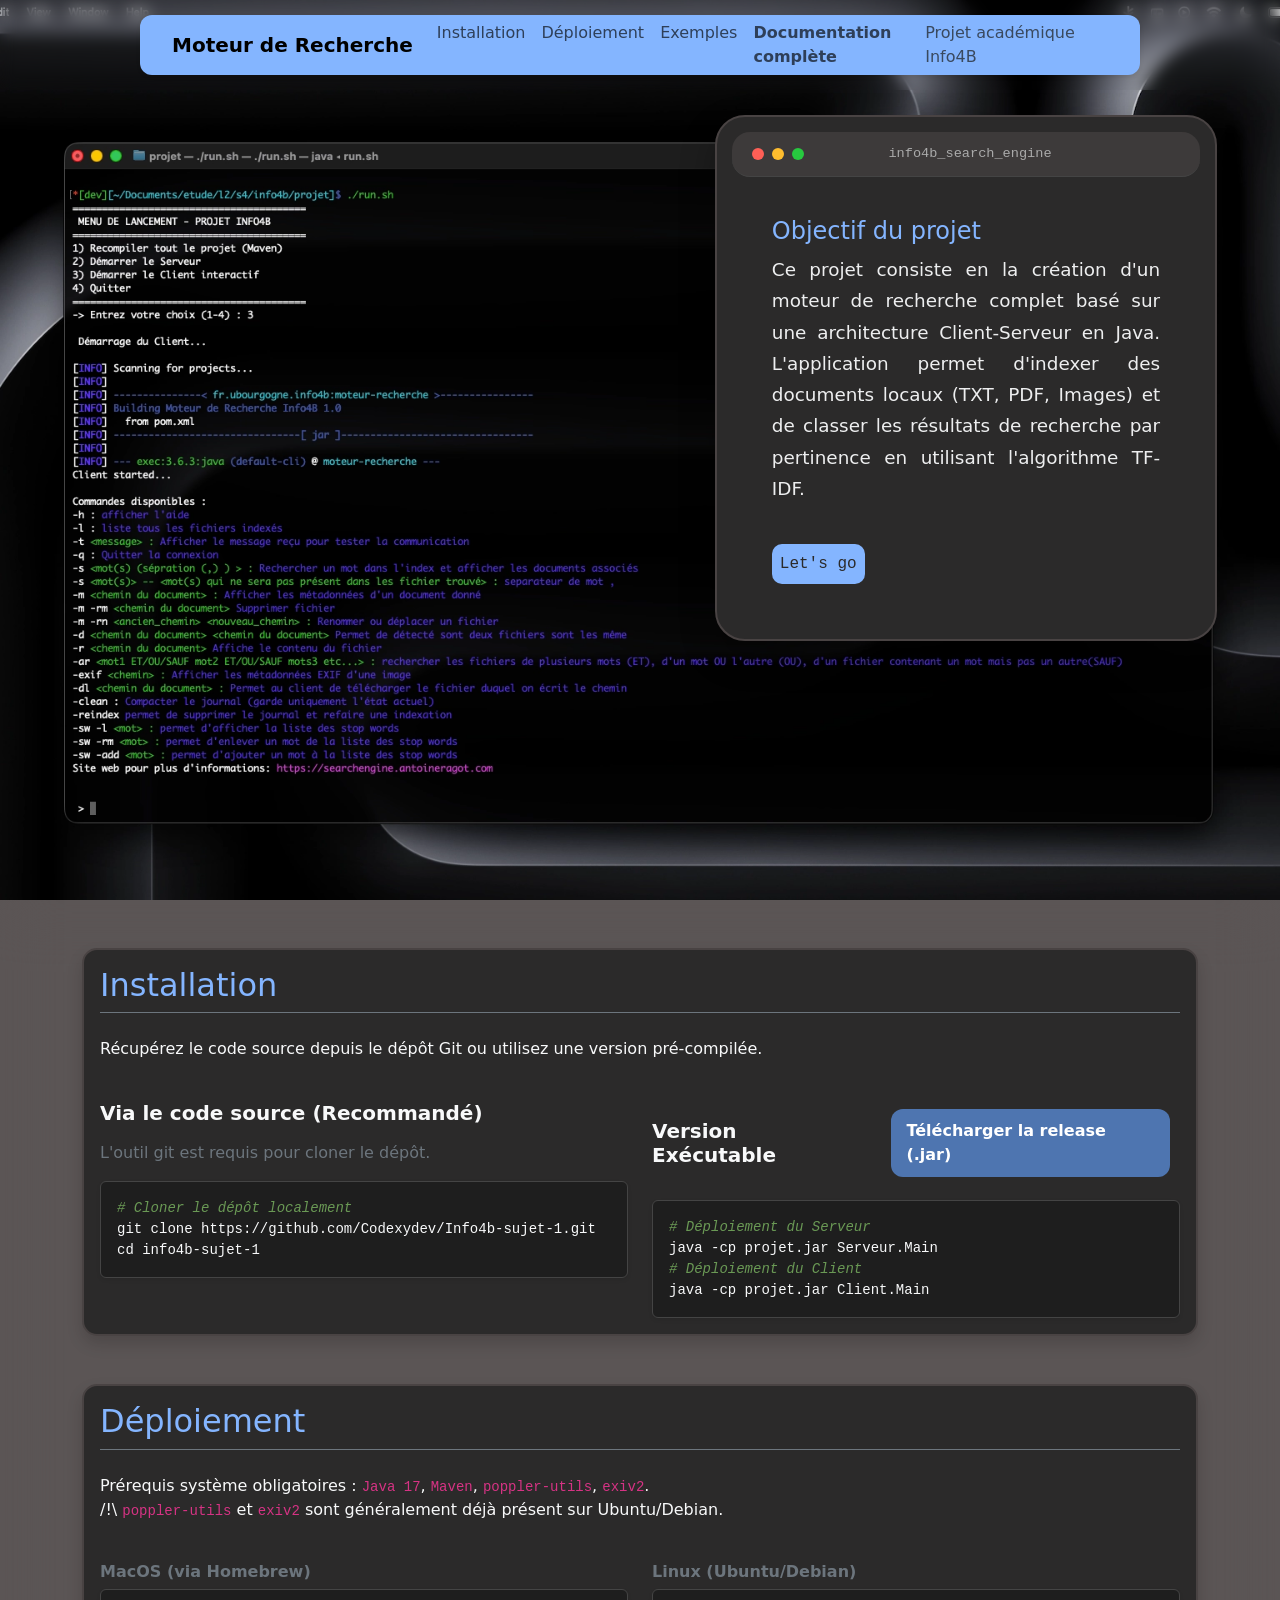
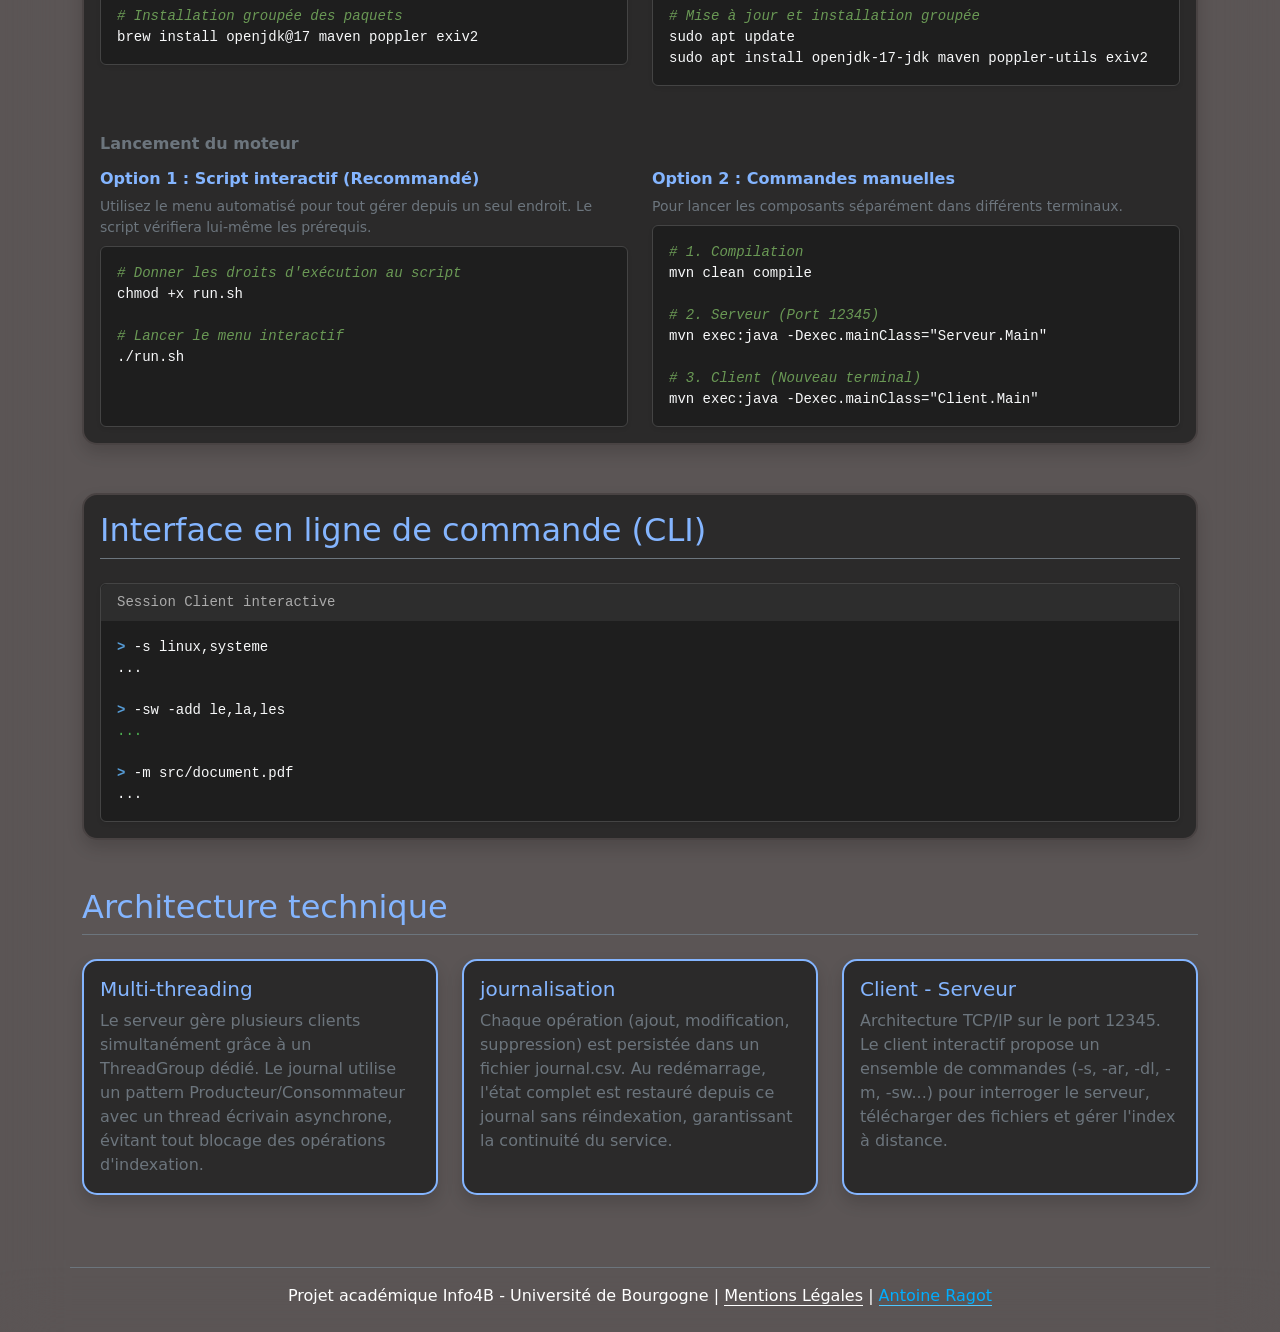
==== commit 5411950c: "update" ====
--- a/index.html
+++ b/index.html
@@ -93,7 +93,7 @@
                                 <div class="terminal-block shadow-sm mt-3">
                                     <div class="terminal-body">
                                         <pre class="m-0"><code><span class="text-comment"># Cloner le dépôt localement</span>
-git clone https://github.com/Codexydev/Info4b-sujet-1
+git clone https://github.com/Codexydev/Info4b-sujet-1.git
 cd info4b-sujet-1</code></pre>
                                     </div>
                                 </div>
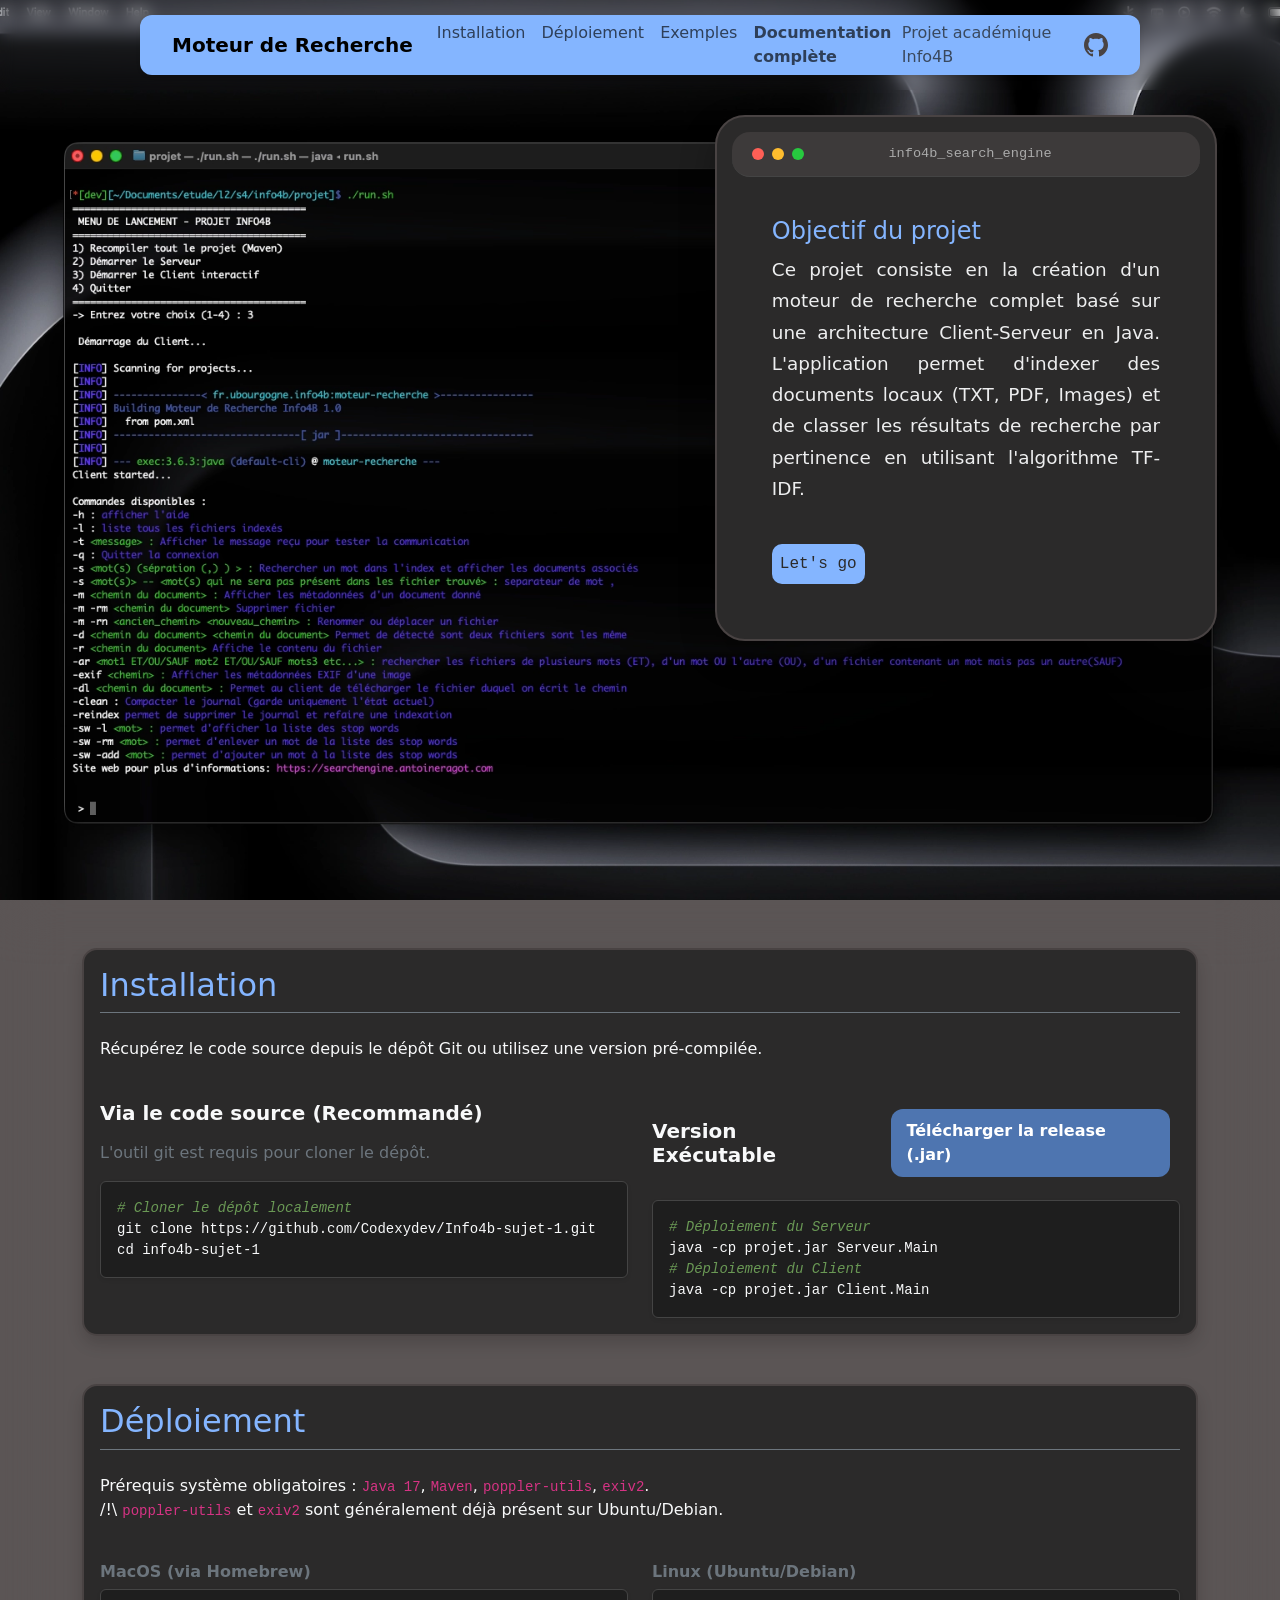
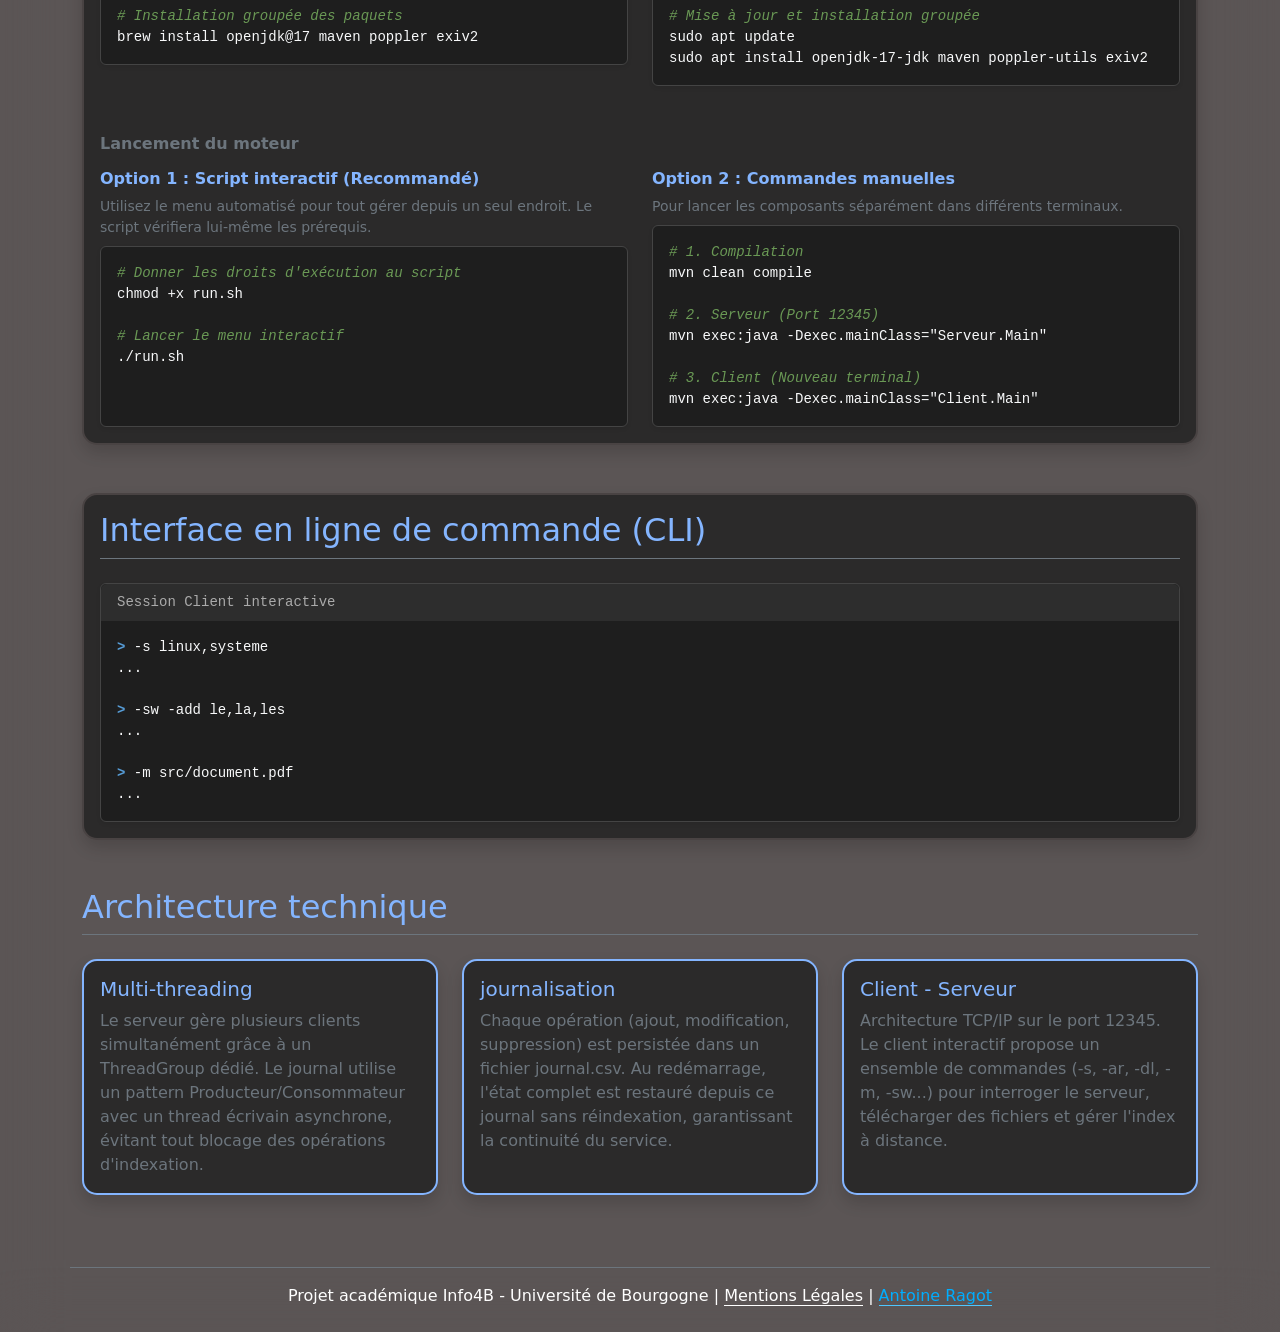
==== commit 0dfc0076: "update" ====
--- a/index.html
+++ b/index.html
@@ -37,6 +37,14 @@
                     <span class="navbar-text text-dark opacity-75">
                         Projet académique Info4B
                     </span>
+                    <a href="https://github.com/Codexydev/Info4b-sujet-1/" target="_blank"
+                        rel="noopener noreferrer" class="github-icon-link" aria-label="Voir le code source sur GitHub">
+                        <svg xmlns="http://www.w3.org/2000/svg" width="24" height="24" viewBox="0 0 24 24"
+                            fill="currentColor">
+                            <path
+                                d="M12 0c-6.626 0-12 5.373-12 12 0 5.302 3.438 9.8 8.207 11.387.599.111.793-.261.793-.577v-2.234c-3.338.726-4.033-1.416-4.033-1.416-.546-1.387-1.333-1.756-1.333-1.756-1.089-.745.083-.729.083-.729 1.205.084 1.839 1.237 1.839 1.237 1.07 1.834 2.807 1.304 3.492.997.107-.775.418-1.305.762-1.604-2.665-.305-5.467-1.334-5.467-5.931 0-1.311.469-2.381 1.236-3.221-.124-.303-.535-1.524.117-3.176 0 0 1.008-.322 3.301 1.23.957-.266 1.983-.399 3.003-.404 1.02.005 2.047.138 3.006.404 2.291-1.552 3.297-1.23 3.297-1.23.653 1.653.242 2.874.118 3.176.77.84 1.235 1.911 1.235 3.221 0 4.609-2.807 5.624-5.479 5.921.43.372.823 1.102.823 2.222v3.293c0 .319.192.694.801.576 4.765-1.589 8.199-6.086 8.199-11.386 0-6.627-5.373-12-12-12z" />
+                        </svg>
+                    </a>
                 </div>
             </div>
         </nav>
@@ -102,7 +110,8 @@
                             <div class="col-md-6">
                                 <div class="download-section">
                                     <h5 class="fw-bold">Version Exécutable</h5>
-                                    <a class="download mt-2" href="website/projet.jar" download="website/projet.jar">Télécharger la release (.jar)</a>
+                                    <a class="download mt-2" href="website/projet.jar"
+                                        download="website/projet.jar">Télécharger la release (.jar)</a>
                                 </div>
 
 
@@ -213,7 +222,7 @@
 ...
 
 <span class="text-prompt">></span> -sw -add le,la,les
-<span class="text-success-cmd">...</span>
+...
 
 <span class="text-prompt">></span> -m src/document.pdf
 ...</code></pre>
--- a/website/style.css
+++ b/website/style.css
@@ -49,6 +49,24 @@
     justify-content: center;
     padding: 15px;
 }
+
+.github-icon-link {
+    display: inline-flex;
+    align-items: center;
+    justify-content: center;
+    padding: 8px;
+    padding-right: 0px !important;
+    color: var(--bg-main);
+    text-decoration: none;
+    transition: color 0.3s ease, transform 0.2s ease;
+}
+
+.github-icon-link:hover {
+    color: var(--bg-card);
+    transform: scale(1.1);
+}
+
+
 
 /* --- Menu Mobile (Smartphone & Tablette) --- */
 @media (max-width: 991.98px) {
